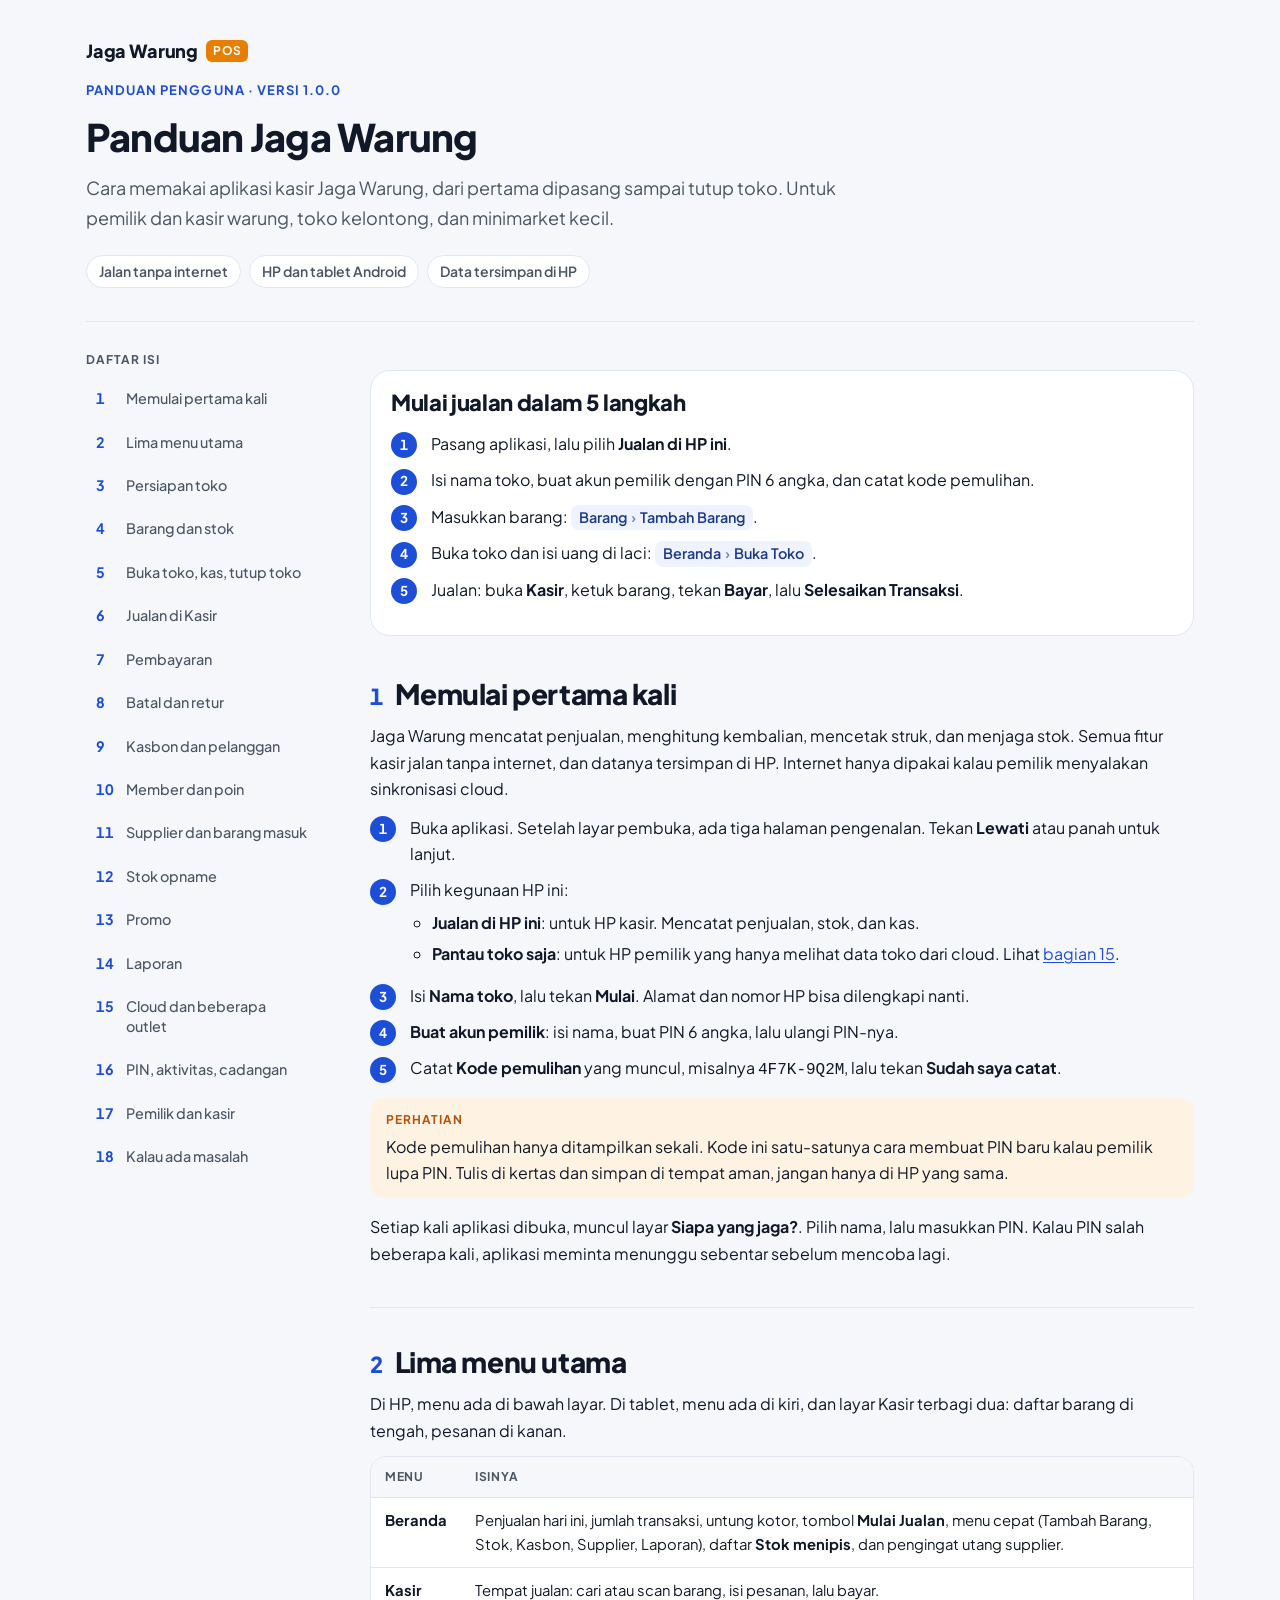
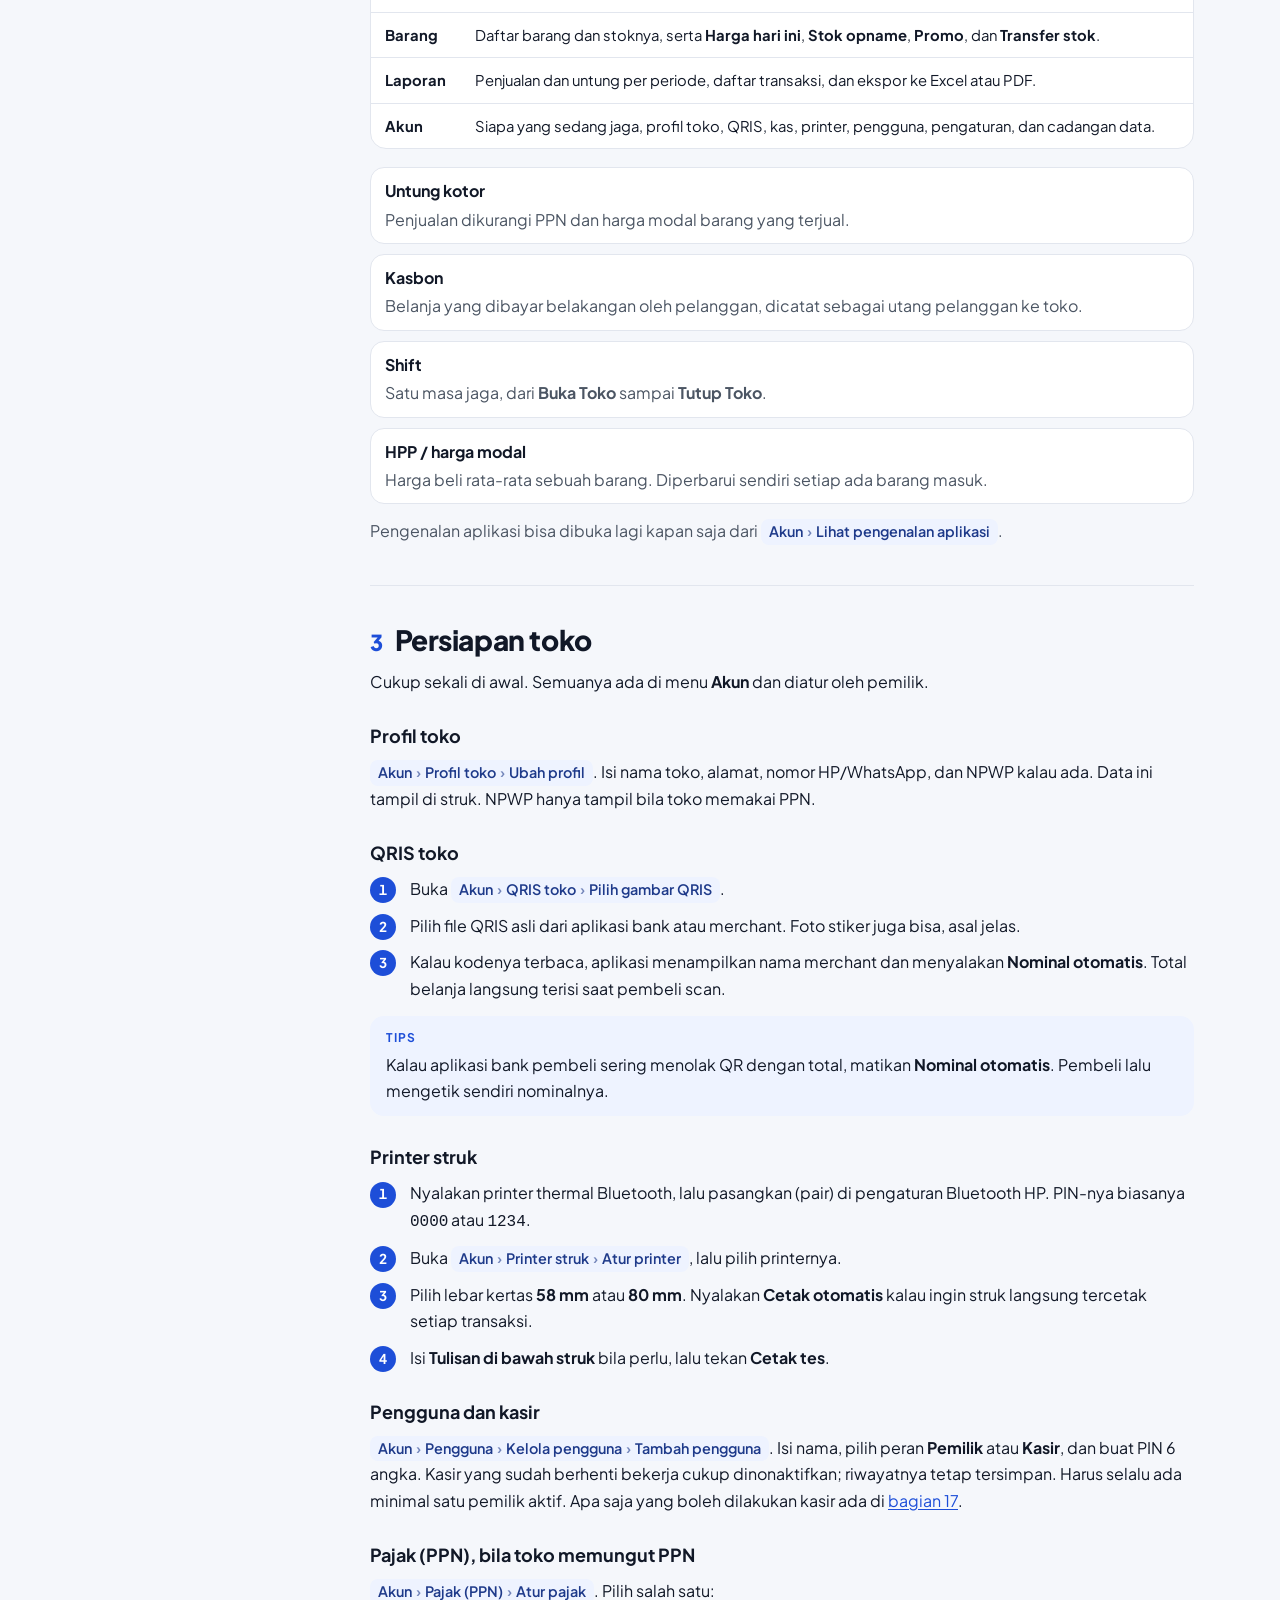
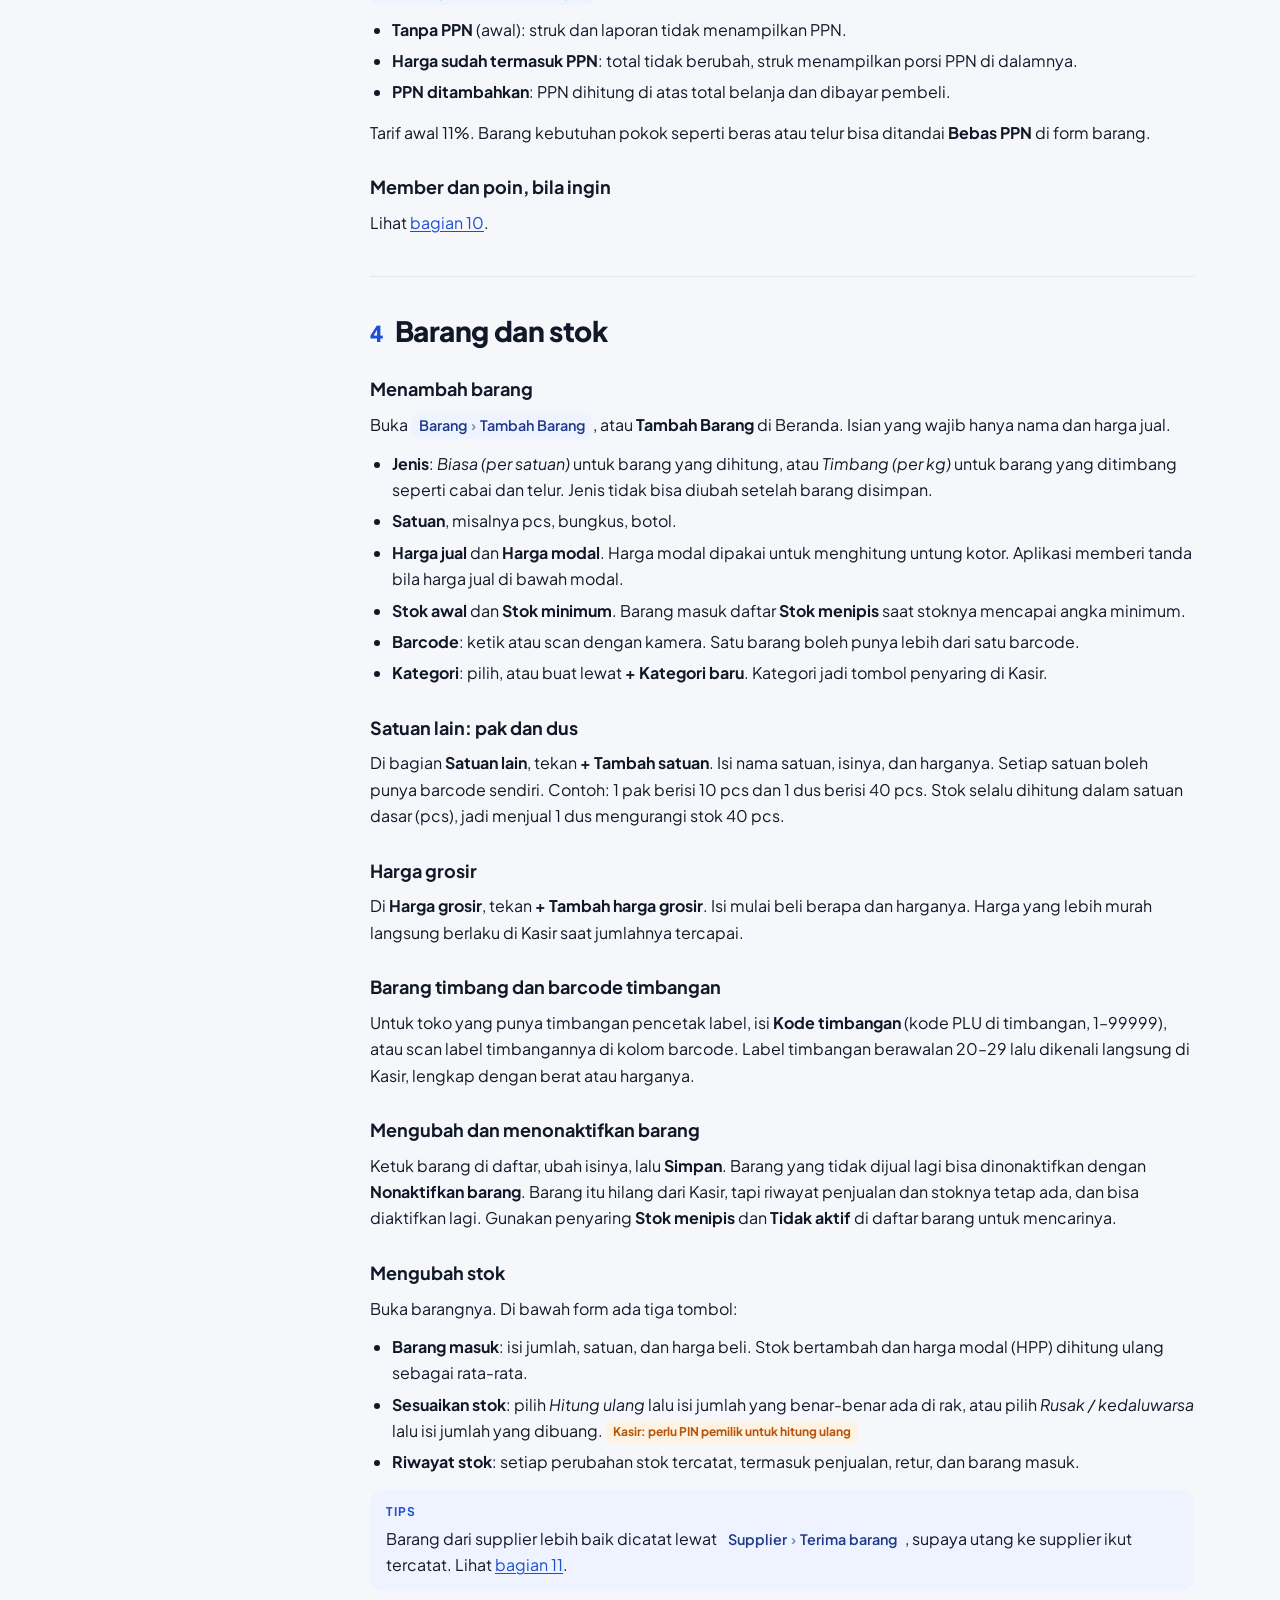
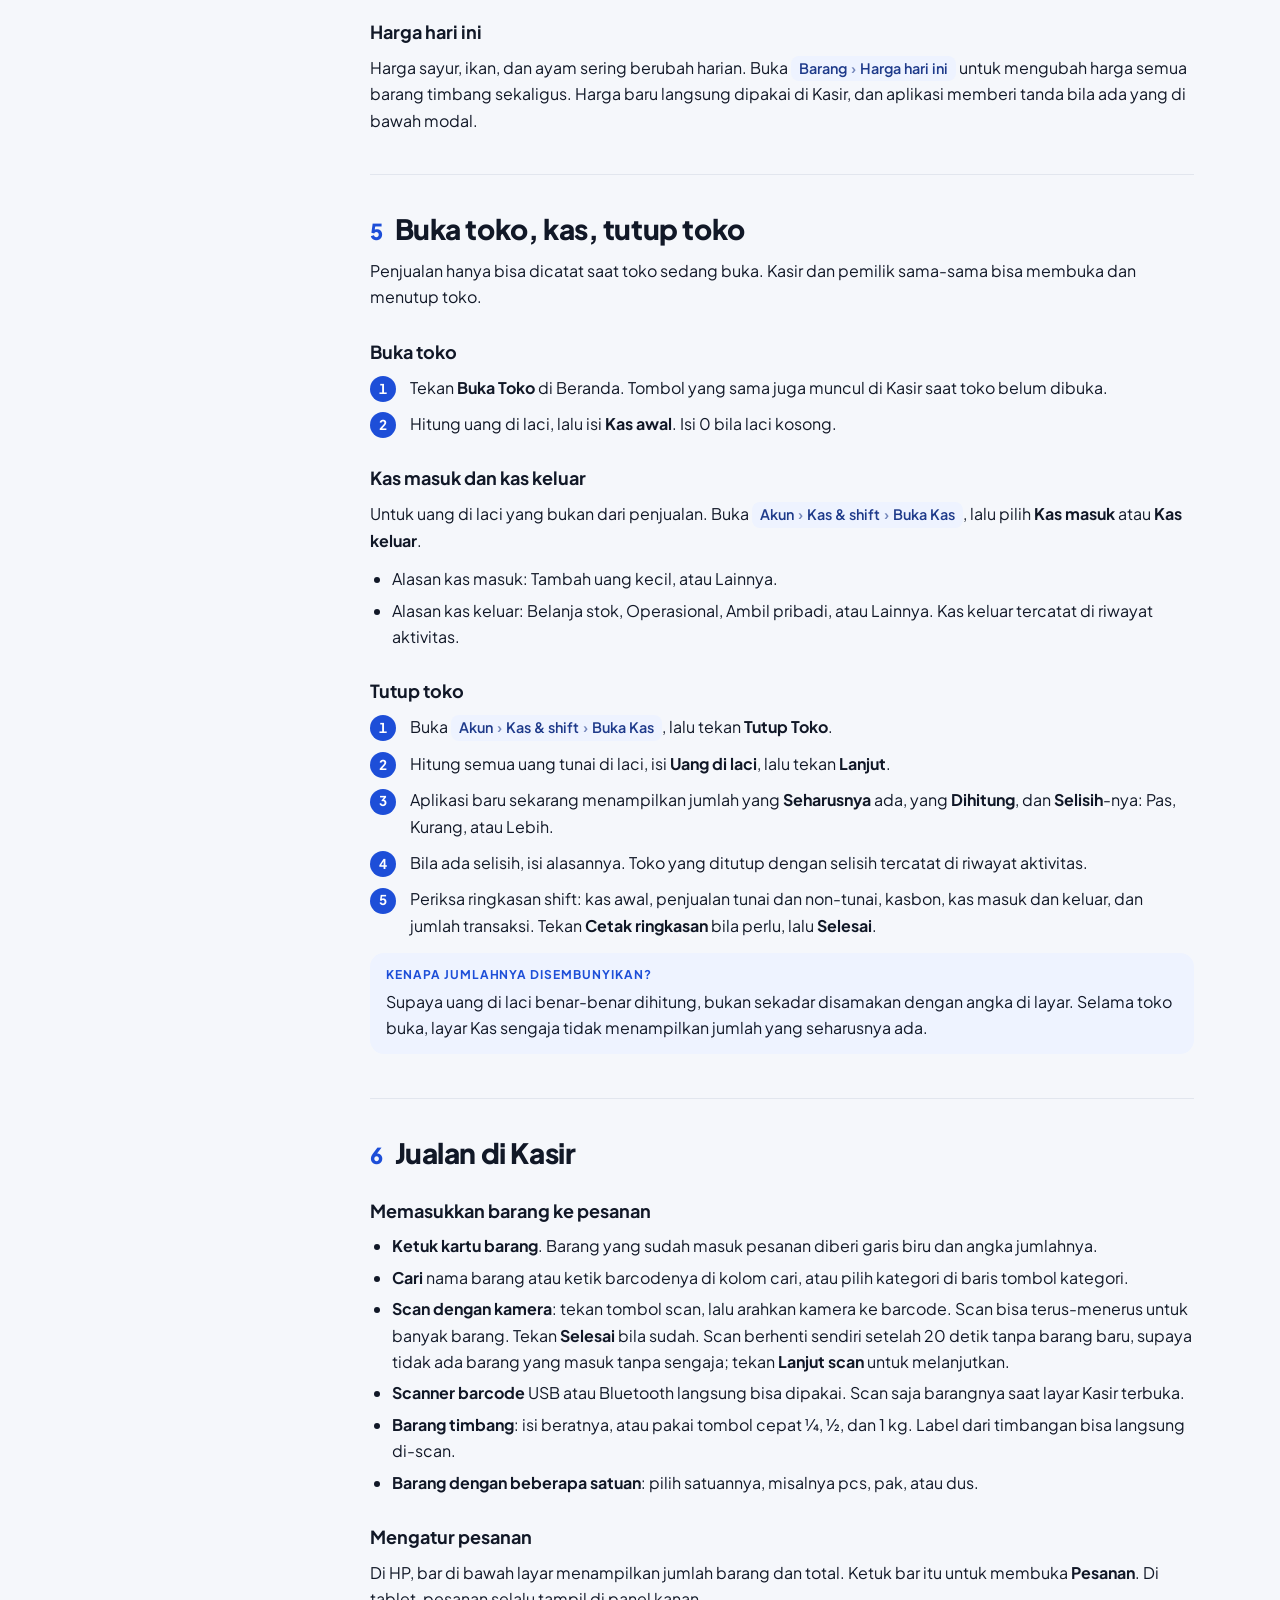
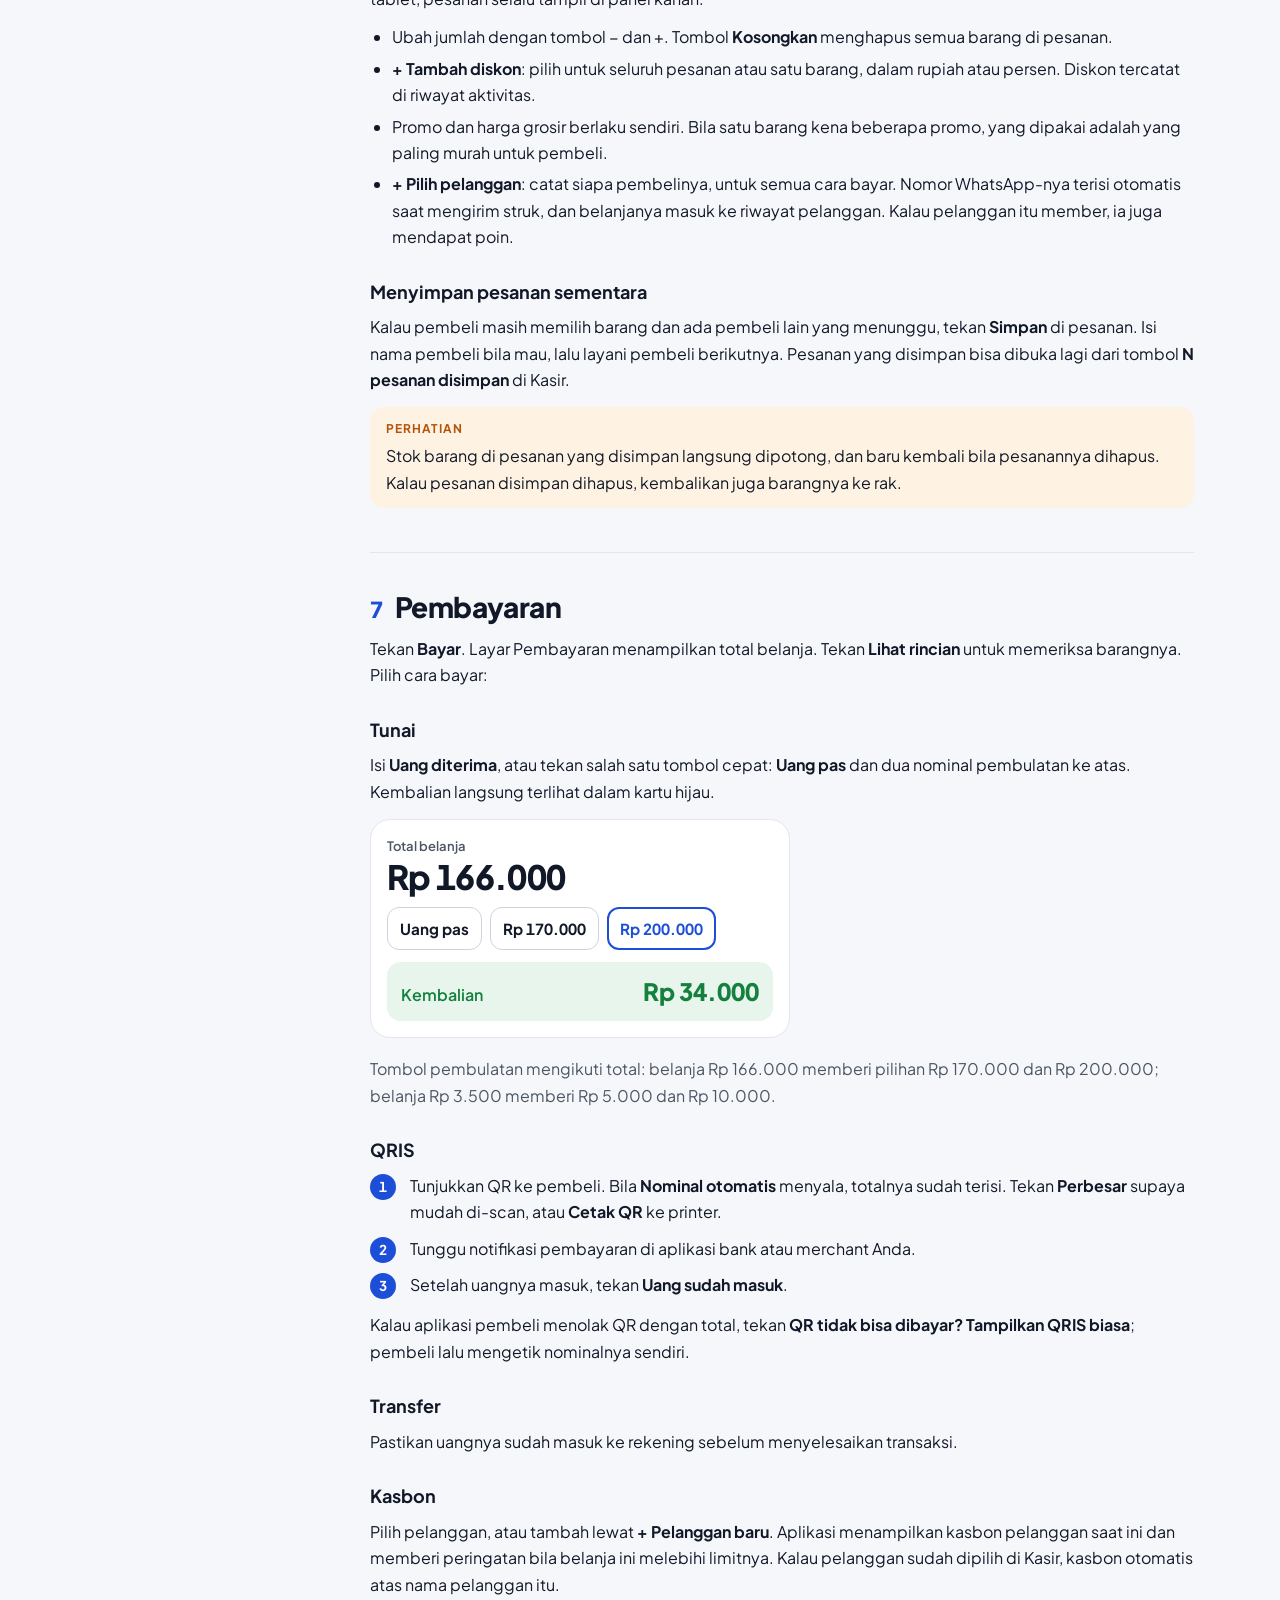
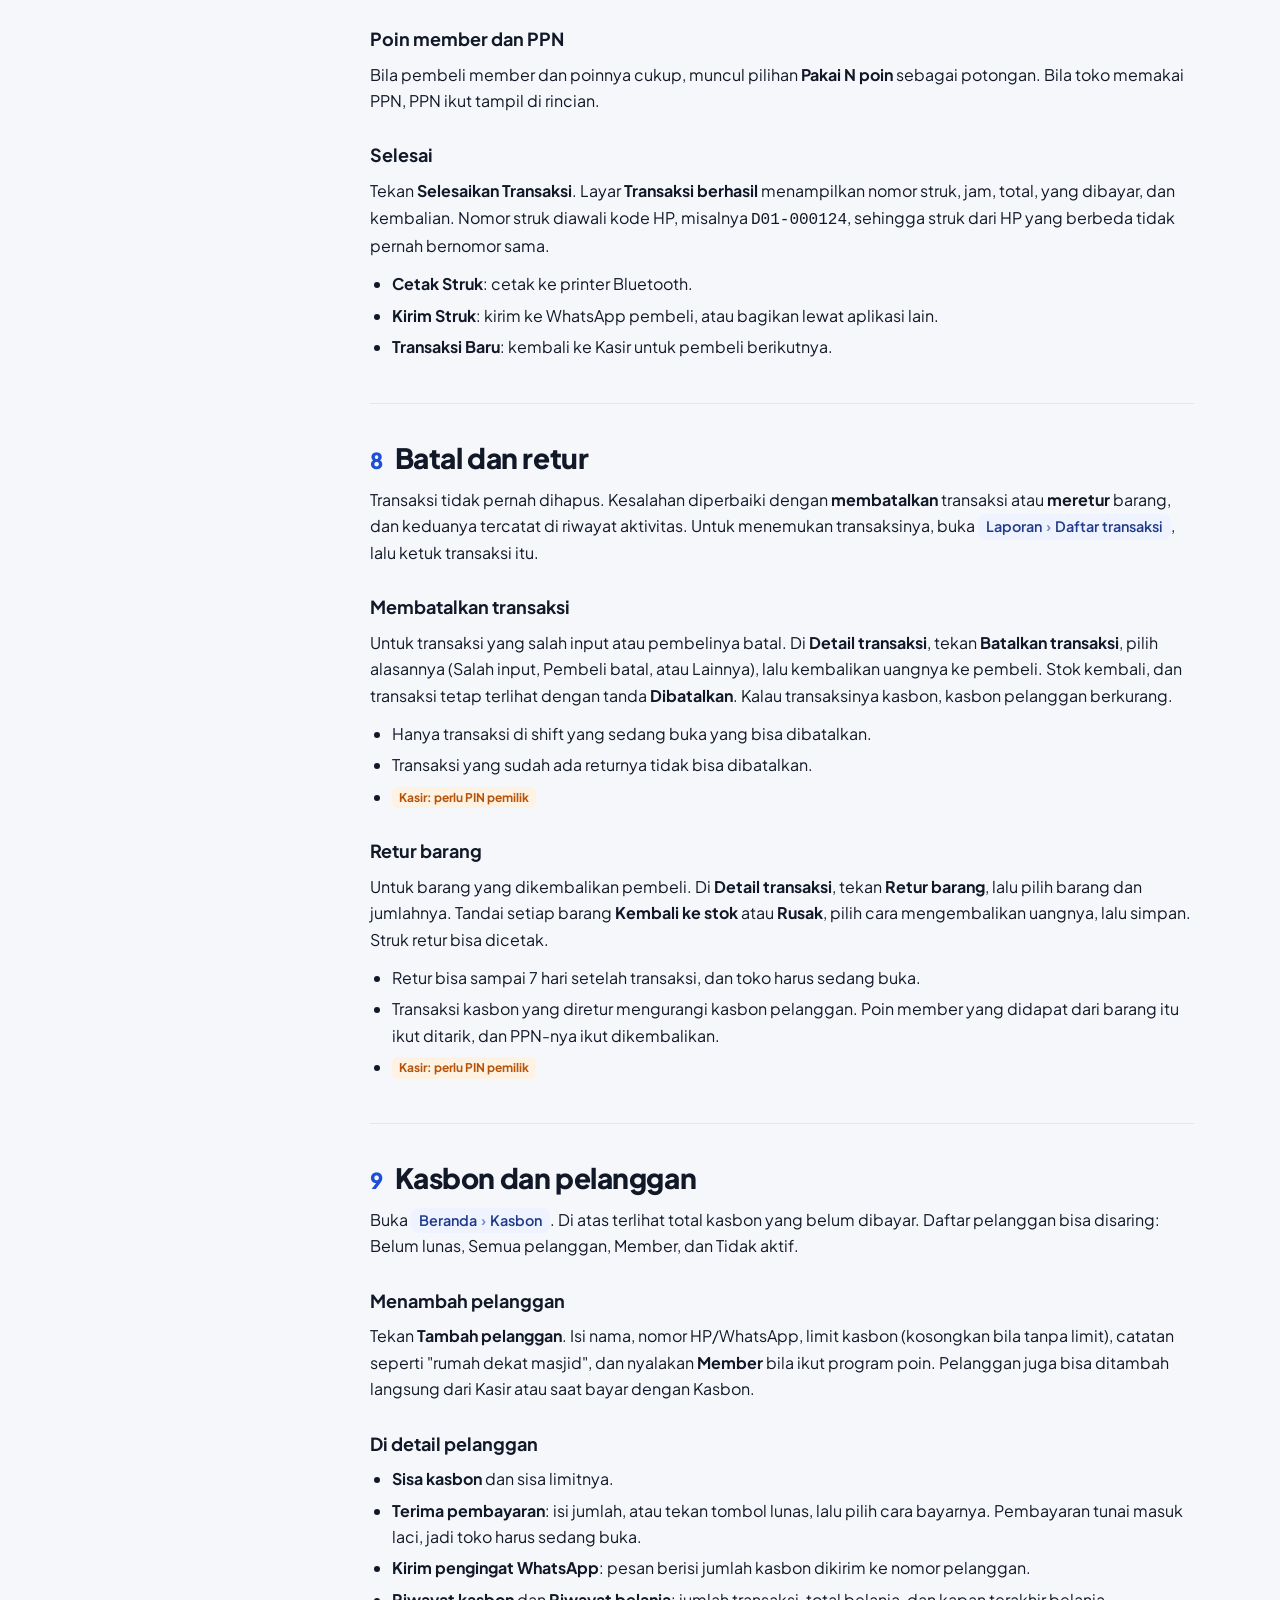
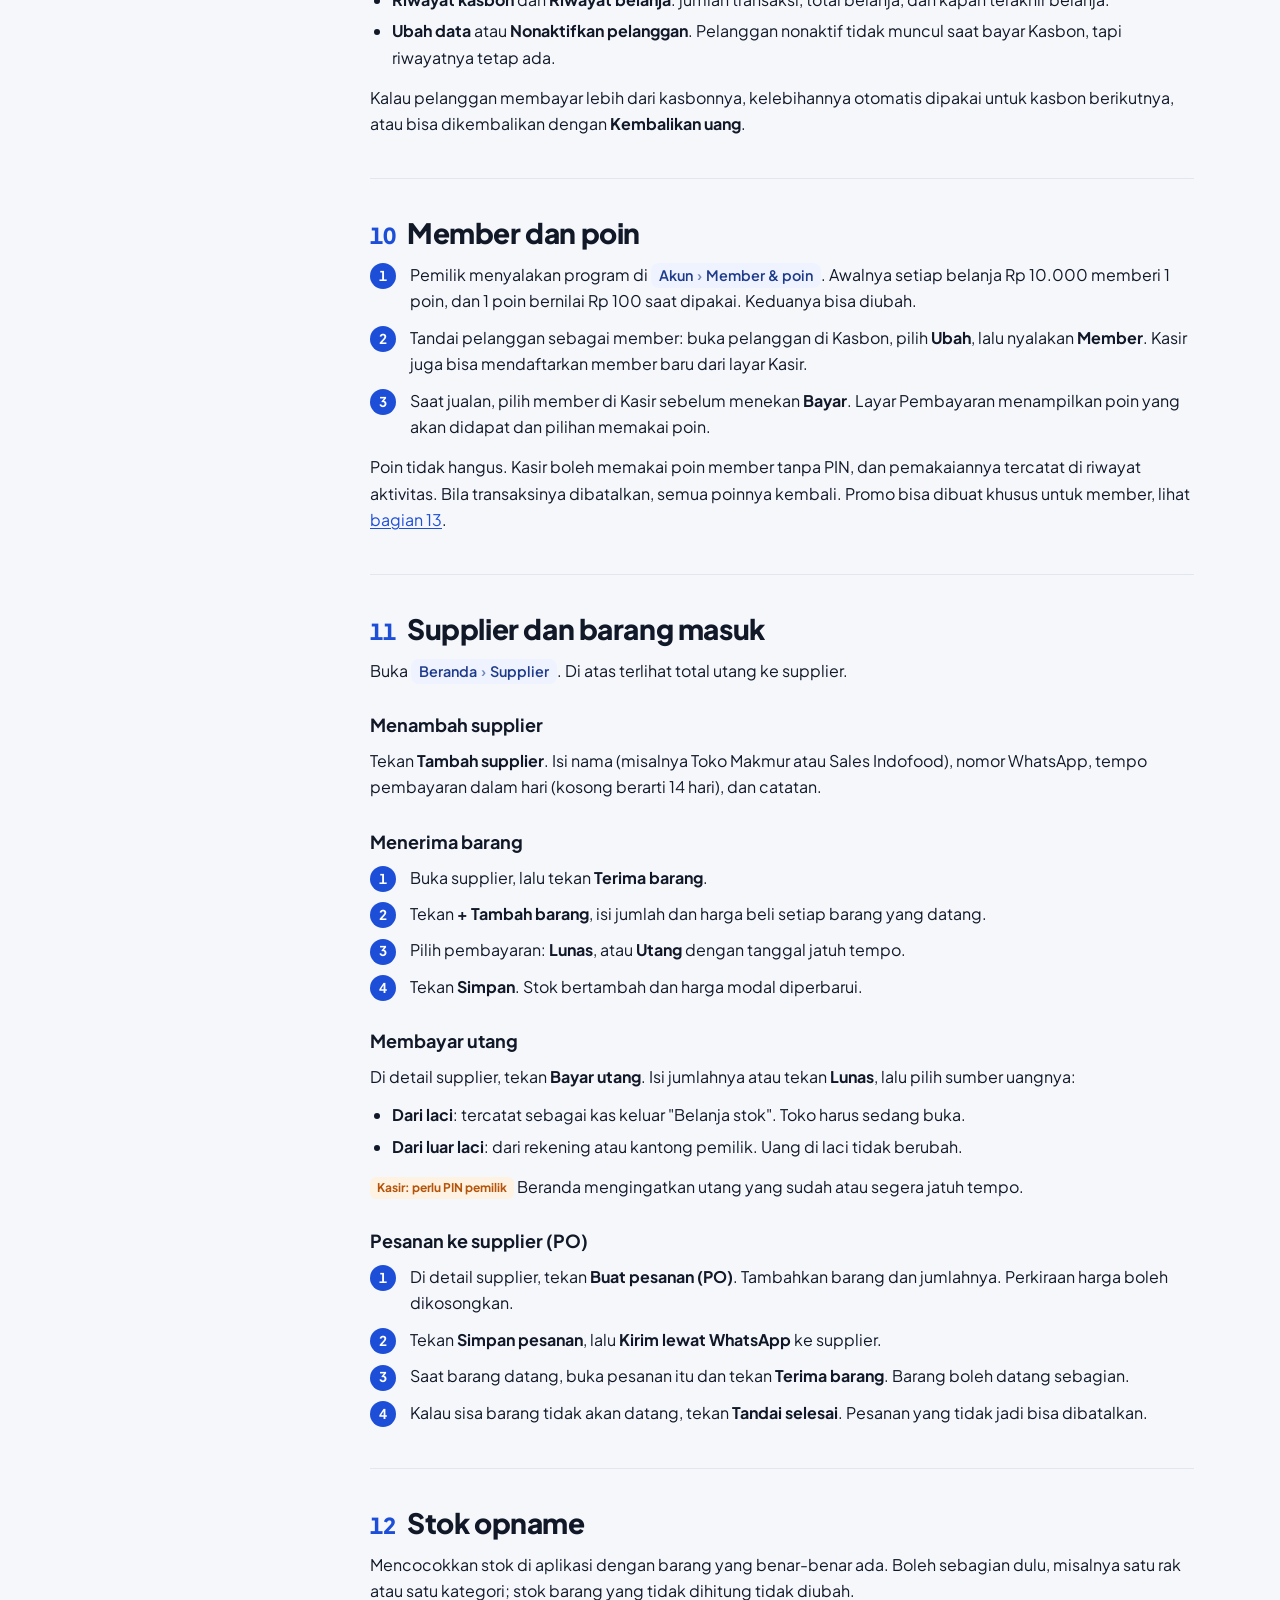
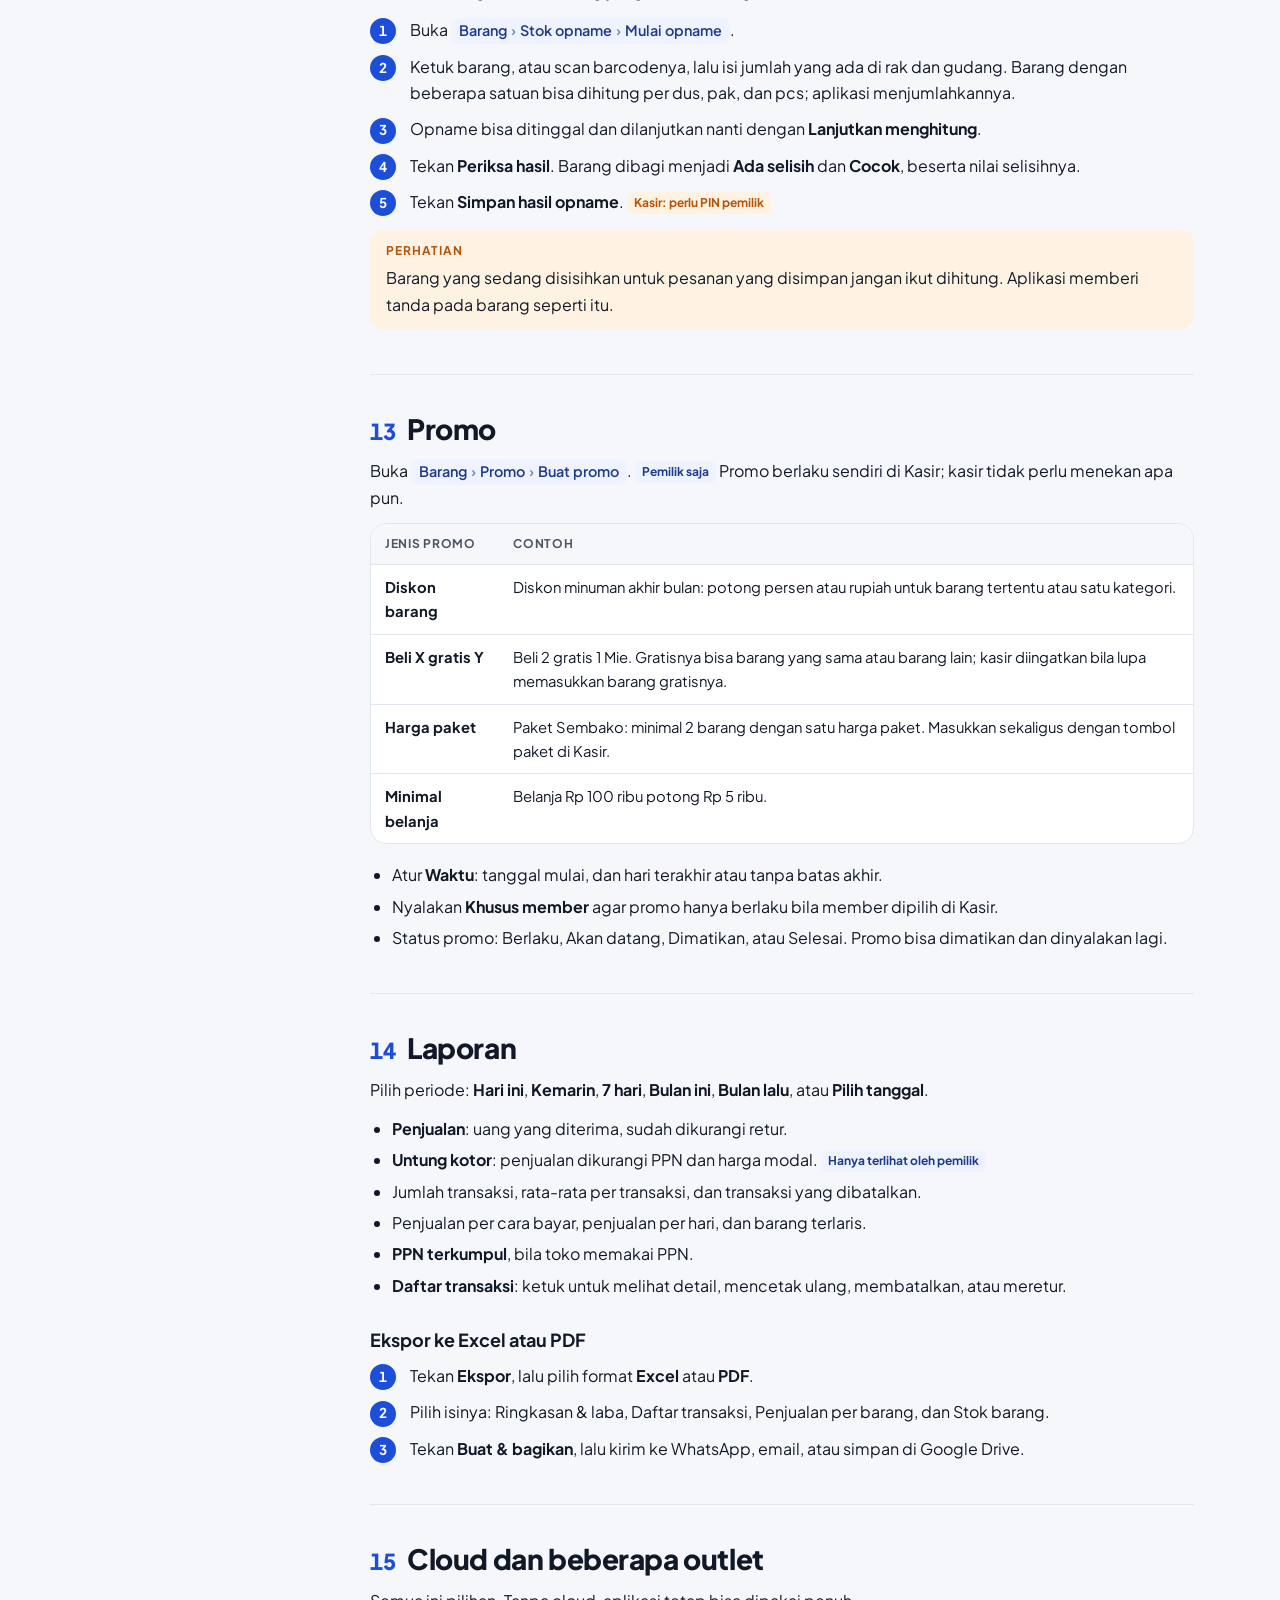
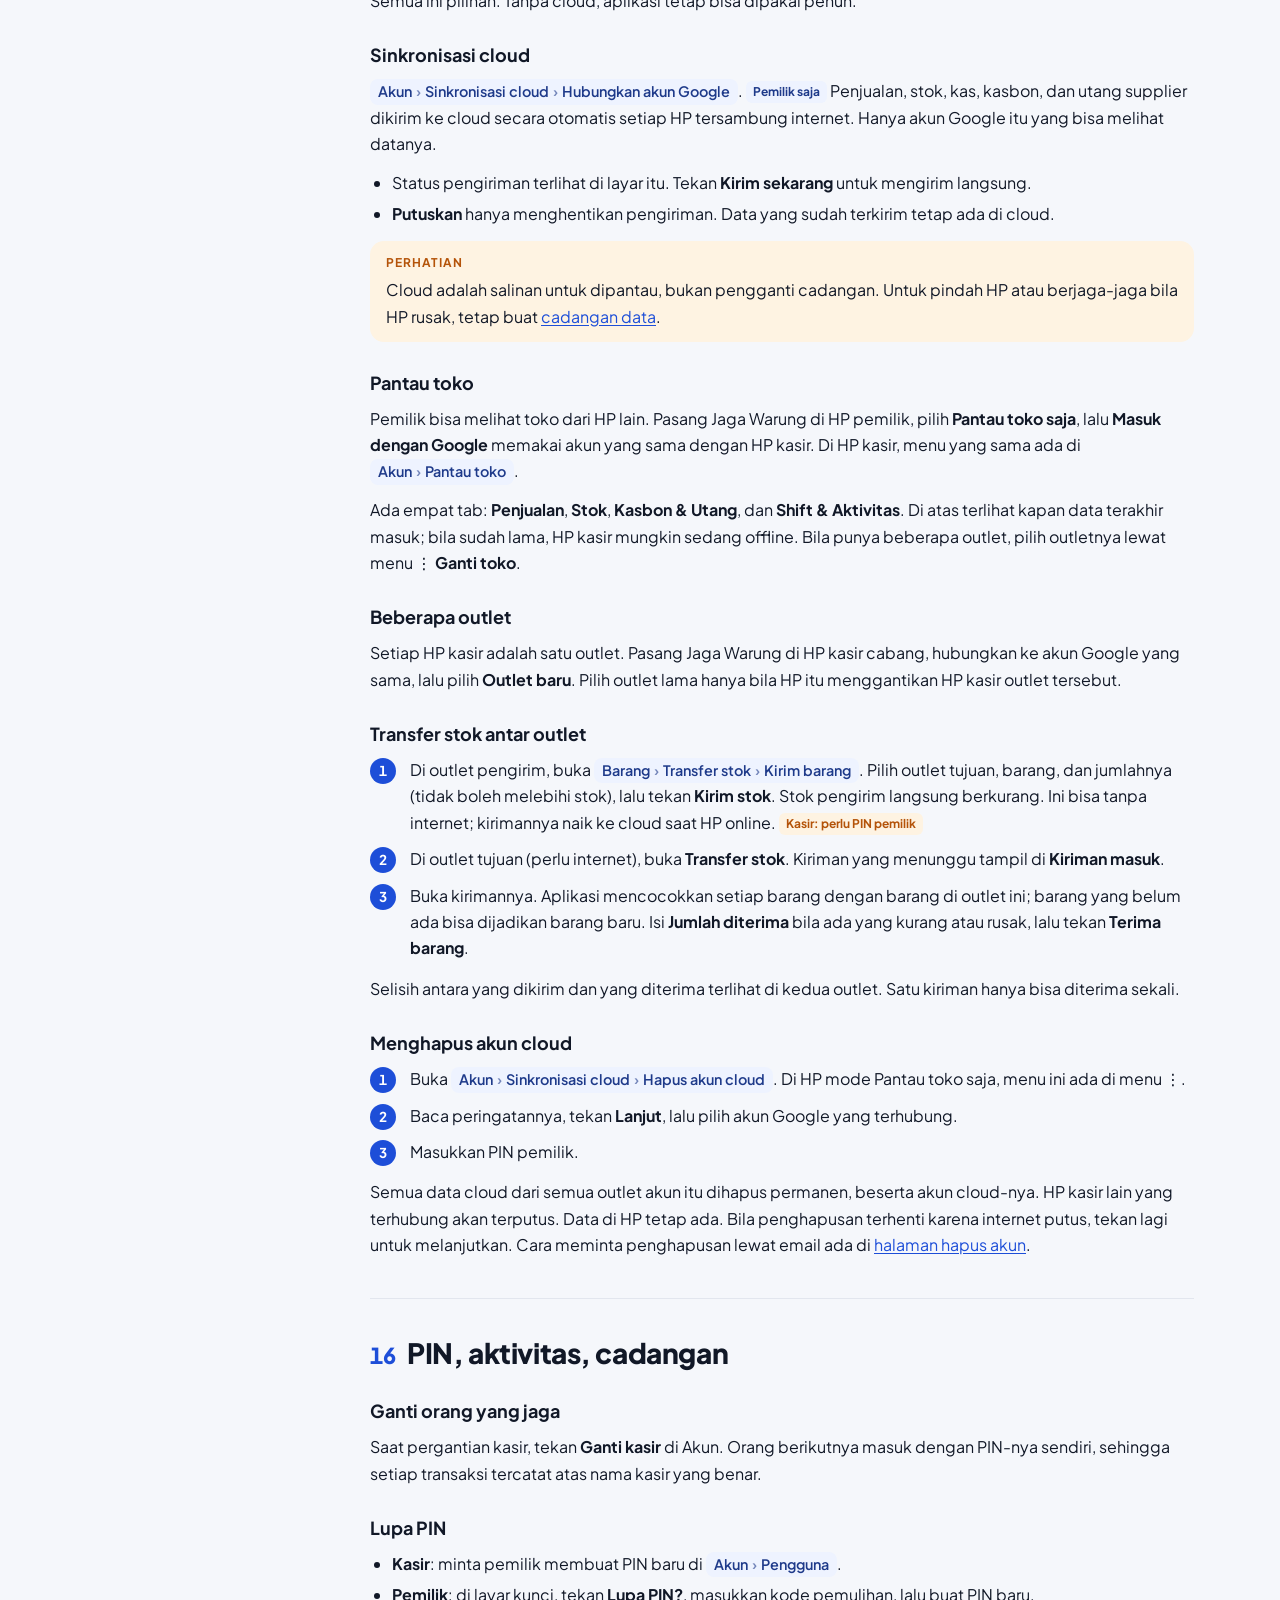
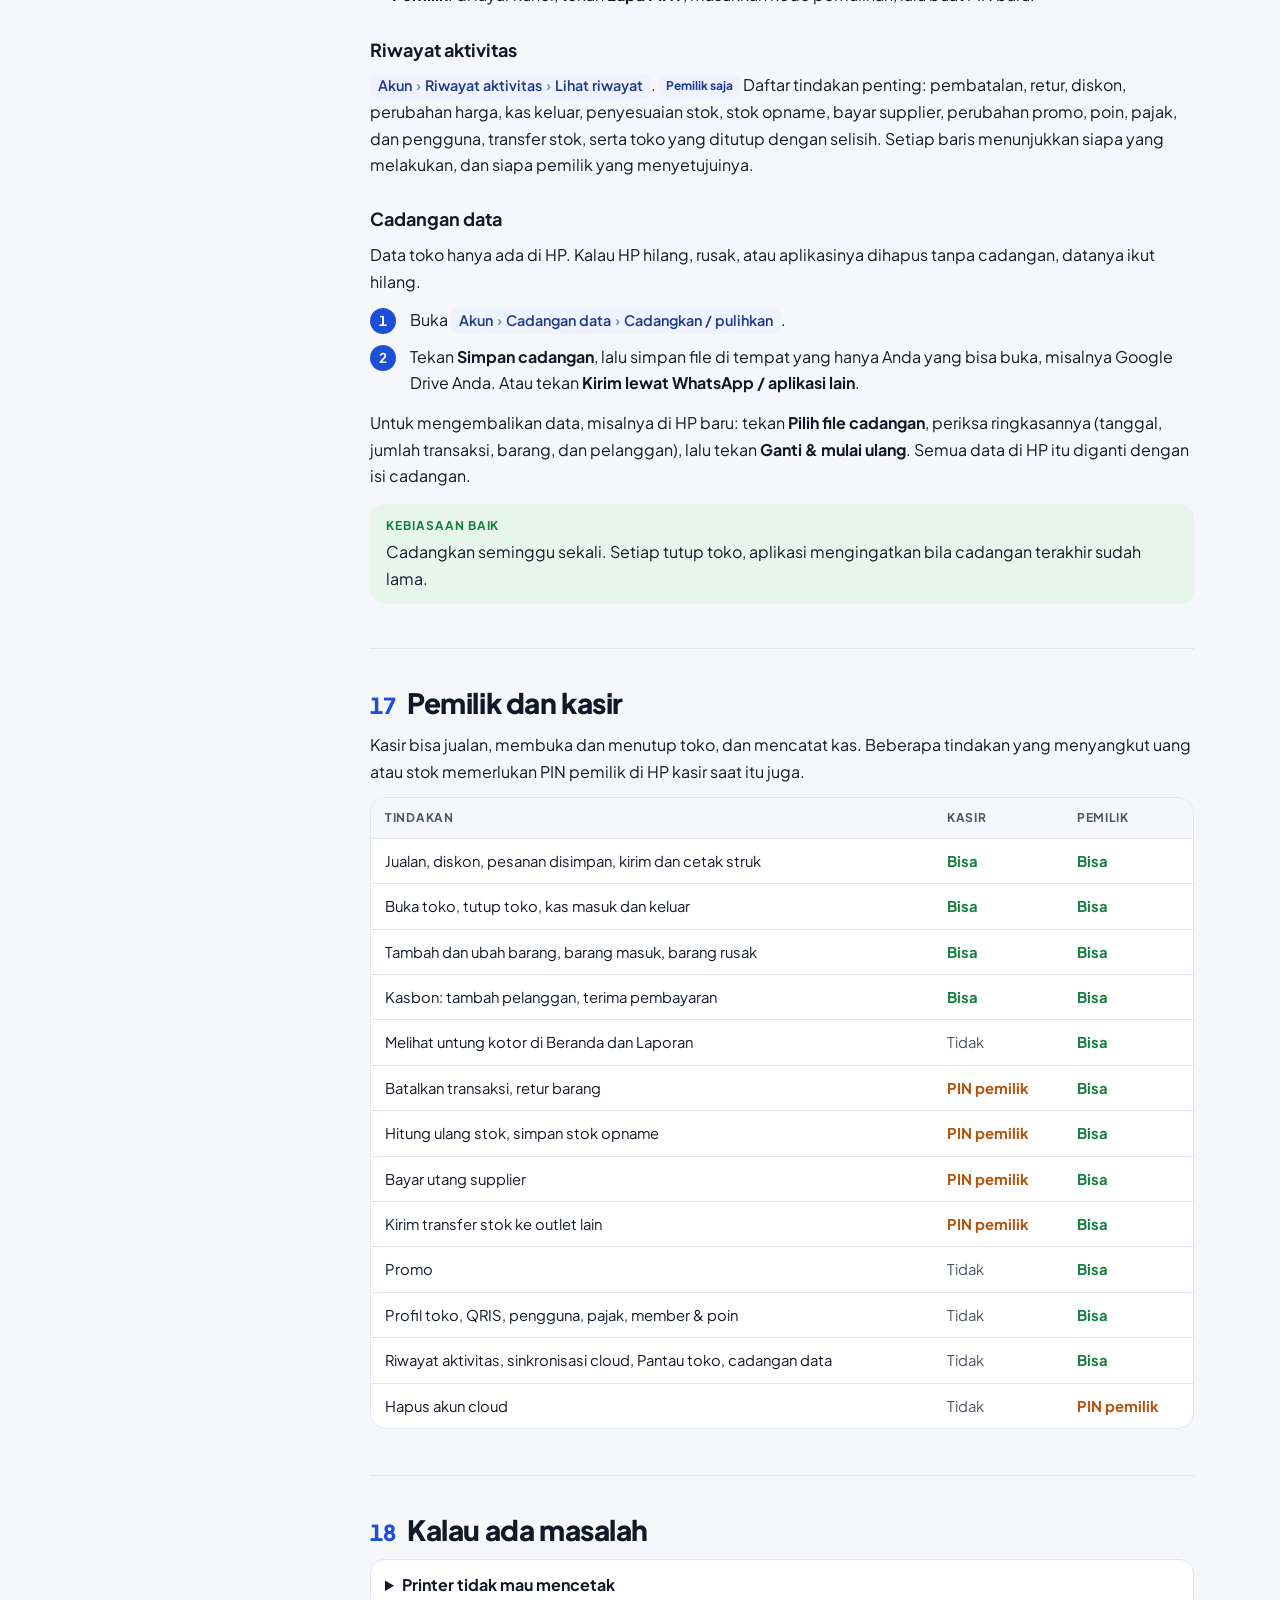
==== panduan.html @ c508b002 "Add the user guide (panduan.html) and link it from the home page Co-Authored-By: Claude Opus 5.5 <no" ====
<!doctype html>
<html lang="id">
<head>
<meta charset="utf-8">
<meta name="viewport" content="width=device-width, initial-scale=1">
<title>Panduan Jaga Warung</title>
<meta name="description" content="Panduan pengguna aplikasi kasir Jaga Warung: semua fitur dan cara memakainya, untuk pemilik dan kasir.">
<link rel="preconnect" href="https://fonts.googleapis.com">
<link rel="preconnect" href="https://fonts.gstatic.com" crossorigin>
<link rel="stylesheet" href="https://fonts.googleapis.com/css2?family=Plus+Jakarta+Sans:wght@400;500;600;700;800&display=swap">
<style>
/* Layout: a manual — sticky contents on the left from tablet width up, one reading column of about 68ch; on phones the contents fold into a disclosure at the top. Colours and type come from the app's own design system (CLAUDE.md §4). */
:root {
  --bg: #f5f7fb;
  --surface: #ffffff;
  --ink: #111827;
  --ink-2: #4b5563;
  --line: #e2e6ee;
  --line-strong: #cdd3df;
  --blue: #1d4ed8;
  --blue-ink: #1e3a8a;
  --blue-soft: #eef3ff;
  --green: #15803d;
  --green-soft: #e8f5ec;
  --amber: #b45309;
  --amber-soft: #fef3e2;
  --red: #b91c1c;
  --orange: #e67e00;
  --font: "Plus Jakarta Sans", system-ui, -apple-system, "Segoe UI", Roboto, sans-serif;
  --step-0: 1rem;
  --step-1: 1.125rem;
  --step-2: 1.375rem;
  --step-3: 1.75rem;
  --step-4: 2.375rem;
}
@media (prefers-color-scheme: dark) {
  :root:not([data-theme="light"]) {
    --bg: #0d1220;
    --surface: #151b2b;
    --ink: #e7ebf3;
    --ink-2: #a5aec0;
    --line: #262f45;
    --line-strong: #36405a;
    --blue: #86a6ff;
    --blue-ink: #c9d6ff;
    --blue-soft: #1a2750;
    --green: #5fc98b;
    --green-soft: #12301f;
    --amber: #f0a65a;
    --amber-soft: #33240f;
    --red: #f07a7a;
    --orange: #ff9a2e;
    color-scheme: dark;
  }
}
:root[data-theme="dark"] {
  --bg: #0d1220;
  --surface: #151b2b;
  --ink: #e7ebf3;
  --ink-2: #a5aec0;
  --line: #262f45;
  --line-strong: #36405a;
  --blue: #86a6ff;
  --blue-ink: #c9d6ff;
  --blue-soft: #1a2750;
  --green: #5fc98b;
  --green-soft: #12301f;
  --amber: #f0a65a;
  --amber-soft: #33240f;
  --red: #f07a7a;
  --orange: #ff9a2e;
  color-scheme: dark;
}

* { box-sizing: border-box; }
html { scroll-behavior: smooth; -webkit-text-size-adjust: 100%; }
@media (prefers-reduced-motion: reduce) { html { scroll-behavior: auto; } }
body {
  margin: 0;
  background: var(--bg);
  color: var(--ink);
  font-family: var(--font);
  font-size: var(--step-0);
  line-height: 1.65;
}
a { color: var(--blue); text-underline-offset: 2px; }
a:focus-visible, summary:focus-visible { outline: 2px solid var(--blue); outline-offset: 2px; border-radius: 4px; }

.wrap {
  max-width: 1140px;
  margin: 0 auto;
  padding-inline: 16px;
  padding-block: 28px 64px;
}

/* Header */
.masthead { display: grid; gap: 14px; padding-block: 8px 28px; border-bottom: 1px solid var(--line); margin-bottom: 28px; }
.brand { display: flex; align-items: center; gap: 8px; font-weight: 800; font-size: var(--step-1); letter-spacing: -0.01em; }
.brand .tag { background: var(--orange); color: #ffffff; font-size: 0.75rem; font-weight: 700; padding: 1px 7px; border-radius: 6px; letter-spacing: 0.04em; }
.eyebrow { font-size: 0.8125rem; font-weight: 700; text-transform: uppercase; letter-spacing: 0.08em; color: var(--blue); margin: 0; }
h1 { font-size: clamp(1.9rem, 4.4vw, var(--step-4)); line-height: 1.15; font-weight: 800; letter-spacing: -0.02em; margin: 0; text-wrap: balance; }
.lead { font-size: var(--step-1); color: var(--ink-2); margin: 0; max-width: 62ch; }
.facts { display: flex; flex-wrap: wrap; gap: 8px; margin: 4px 0 0; padding: 0; list-style: none; }
.facts li { background: var(--surface); border: 1px solid var(--line); border-radius: 999px; padding: 4px 12px; font-size: 0.875rem; font-weight: 600; color: var(--ink-2); }

/* Two columns */
.layout { display: grid; gap: 32px; }
@media (min-width: 900px) {
  .layout { grid-template-columns: 236px minmax(0, 1fr); gap: 48px; }
}
.toc-side { display: none; }
@media (min-width: 900px) {
  .toc-side { display: block; position: sticky; top: calc(env(safe-area-inset-top, 0px) + 20px); align-self: start; max-height: calc(100vh - 40px); overflow-y: auto; padding-right: 4px; }
  .toc-mobile { display: none; }
}
.toc-title { font-size: 0.75rem; font-weight: 700; text-transform: uppercase; letter-spacing: 0.08em; color: var(--ink-2); margin: 0 0 8px; }
.toc ol { list-style: none; margin: 0; padding: 0; display: grid; gap: 2px; }
.toc a { display: flex; gap: 10px; padding: 6px 10px; border-radius: 10px; text-decoration: none; color: var(--ink-2); font-size: 0.9rem; font-weight: 500; line-height: 1.35; }
.toc a:hover { background: var(--surface); color: var(--ink); }
.toc a .n { color: var(--blue); font-weight: 700; font-variant-numeric: tabular-nums; min-width: 1.4em; }
.toc-mobile { background: var(--surface); border: 1px solid var(--line); border-radius: 16px; padding: 4px 8px; }
.toc-mobile summary { cursor: pointer; padding: 10px 8px; font-weight: 700; min-height: 44px; display: flex; align-items: center; }
.toc-mobile .toc { padding: 0 0 8px; }

/* Article */
article { min-width: 0; max-width: 70ch; }
section { scroll-margin-top: 20px; padding-block: 8px 28px; border-bottom: 1px solid var(--line); margin-bottom: 28px; }
section:last-of-type { border-bottom: 0; }
h2 { font-size: var(--step-3); line-height: 1.25; font-weight: 800; letter-spacing: -0.015em; margin: 0 0 12px; text-wrap: balance; display: flex; gap: 12px; align-items: baseline; }
h2 .n { color: var(--blue); font-variant-numeric: tabular-nums; font-size: var(--step-2); }
h3 { font-size: var(--step-1); font-weight: 700; margin: 26px 0 8px; text-wrap: balance; }
p { margin: 0 0 12px; }
ul, ol { margin: 0 0 14px; padding-left: 22px; }
li { margin: 5px 0; }
li > ul { margin: 6px 0 4px; }
strong { font-weight: 700; }
.muted { color: var(--ink-2); }

/* Menu path, as the app labels it */
.path { display: inline-flex; flex-wrap: wrap; align-items: center; gap: 2px 4px; background: var(--blue-soft); color: var(--blue-ink); font-weight: 600; font-size: 0.9em; border-radius: 8px; padding: 1px 8px; white-space: normal; }
.path i { font-style: normal; opacity: 0.6; }

/* Numbered steps: real sequences only */
ol.steps { list-style: none; padding: 0; counter-reset: s; display: grid; gap: 10px; }
ol.steps > li { counter-increment: s; position: relative; padding-left: 40px; margin: 0; }
ol.steps > li::before { content: counter(s); position: absolute; left: 0; top: 0.1em; width: 26px; height: 26px; border-radius: 50%; background: var(--blue); color: var(--surface); font-weight: 700; font-size: 0.85rem; display: grid; place-items: center; font-variant-numeric: tabular-nums; }

/* Callouts */
.callout { border-radius: 14px; padding: 12px 16px; margin: 14px 0 16px; }
.callout p:last-child, .callout ul:last-child { margin-bottom: 0; }
.callout .label { display: block; font-size: 0.75rem; font-weight: 700; text-transform: uppercase; letter-spacing: 0.08em; margin-bottom: 4px; }
.tip { background: var(--blue-soft); }
.tip .label { color: var(--blue); }
.warn { background: var(--amber-soft); }
.warn .label { color: var(--amber); }
.good { background: var(--green-soft); }
.good .label { color: var(--green); }

/* Role badges */
.badge { display: inline-block; font-size: 0.75rem; font-weight: 700; border-radius: 6px; padding: 1px 7px; vertical-align: 1px; white-space: nowrap; }
.badge.owner { background: var(--blue-soft); color: var(--blue-ink); }
.badge.pin { background: var(--amber-soft); color: var(--amber); }

/* Quick start */
.quick { background: var(--surface); border: 1px solid var(--line); border-radius: 20px; padding: 18px 20px; margin-bottom: 32px; }
.quick h2 { font-size: var(--step-2); margin-bottom: 14px; }

/* Payment example from the app's own rule */
.pay { background: var(--surface); border: 1px solid var(--line); border-radius: 20px; padding: 16px; margin: 14px 0 18px; display: grid; gap: 12px; max-width: 420px; }
.pay .lbl { font-size: 0.8125rem; color: var(--ink-2); font-weight: 600; }
.pay .total { font-size: 2.1rem; font-weight: 800; letter-spacing: -0.02em; font-variant-numeric: tabular-nums; line-height: 1.1; }
.pay .chips { display: flex; flex-wrap: wrap; gap: 8px; }
.pay .chips span { border: 1px solid var(--line-strong); border-radius: 12px; padding: 8px 12px; font-weight: 700; font-variant-numeric: tabular-nums; font-size: 0.95rem; }
.pay .chips span.on { border: 2px solid var(--blue); color: var(--blue); padding: 7px 11px; }
.pay .change { background: var(--green-soft); border-radius: 14px; padding: 10px 14px; display: flex; justify-content: space-between; align-items: baseline; gap: 12px; flex-wrap: wrap; }
.pay .change b { color: var(--green); font-size: 1.5rem; font-weight: 800; font-variant-numeric: tabular-nums; }
.pay .change span { color: var(--green); font-weight: 600; }

/* Tables */
.table-wrap { overflow-x: auto; margin: 12px 0 18px; border: 1px solid var(--line); border-radius: 16px; background: var(--surface); }
table { border-collapse: collapse; width: 100%; min-width: 520px; font-size: 0.925rem; }
th, td { text-align: left; padding: 10px 14px; border-bottom: 1px solid var(--line); vertical-align: top; }
tr:last-child td { border-bottom: 0; }
th { font-size: 0.75rem; text-transform: uppercase; letter-spacing: 0.06em; color: var(--ink-2); font-weight: 700; background: var(--bg); }
td.yes { color: var(--green); font-weight: 700; white-space: nowrap; }
td.no { color: var(--ink-2); white-space: nowrap; }
td.pin { color: var(--amber); font-weight: 700; white-space: nowrap; }

dl.terms { display: grid; gap: 10px; margin: 0 0 14px; }
dl.terms div { background: var(--surface); border: 1px solid var(--line); border-radius: 14px; padding: 10px 14px; }
dl.terms dt { font-weight: 700; }
dl.terms dd { margin: 2px 0 0; color: var(--ink-2); }

details.faq { border: 1px solid var(--line); background: var(--surface); border-radius: 14px; padding: 0 14px; margin: 0 0 10px; }
details.faq summary { cursor: pointer; font-weight: 700; padding: 12px 0; min-height: 44px; }
details.faq[open] summary { border-bottom: 1px solid var(--line); margin-bottom: 10px; }
details.faq > :last-child { margin-bottom: 12px; }

footer { margin-top: 12px; color: var(--ink-2); font-size: 0.9rem; display: grid; gap: 6px; }
.copy { display: inline-flex; gap: 8px; align-items: center; flex-wrap: wrap; }
.copy code { font-family: var(--font); font-weight: 700; color: var(--ink); background: var(--surface); border: 1px solid var(--line); border-radius: 8px; padding: 2px 8px; user-select: all; }
.copy button { font: inherit; font-size: 0.85rem; font-weight: 700; color: var(--blue); background: var(--blue-soft); border: 0; border-radius: 8px; padding: 4px 10px; cursor: pointer; min-height: 32px; }
</style>
</head>
<body>

<div class="wrap">
  <header class="masthead">
    <a class="brand" href="./" style="color: inherit; text-decoration: none">Jaga Warung <span class="tag">POS</span></a>
    <p class="eyebrow">Panduan pengguna · versi 1.0.0</p>
    <h1>Panduan Jaga Warung</h1>
    <p class="lead">Cara memakai aplikasi kasir Jaga Warung, dari pertama dipasang sampai tutup toko. Untuk pemilik dan kasir warung, toko kelontong, dan minimarket kecil.</p>
    <ul class="facts">
      <li>Jalan tanpa internet</li>
      <li>HP dan tablet Android</li>
      <li>Data tersimpan di HP</li>
    </ul>
  </header>

  <div class="layout">
    <nav class="toc-side toc" aria-label="Daftar isi">
      <p class="toc-title">Daftar isi</p>
      <ol>
        <li><a href="#mulai"><span class="n">1</span>Memulai pertama kali</a></li>
        <li><a href="#layar"><span class="n">2</span>Lima menu utama</a></li>
        <li><a href="#persiapan"><span class="n">3</span>Persiapan toko</a></li>
        <li><a href="#barang"><span class="n">4</span>Barang dan stok</a></li>
        <li><a href="#kas"><span class="n">5</span>Buka toko, kas, tutup toko</a></li>
        <li><a href="#kasir"><span class="n">6</span>Jualan di Kasir</a></li>
        <li><a href="#bayar"><span class="n">7</span>Pembayaran</a></li>
        <li><a href="#batal"><span class="n">8</span>Batal dan retur</a></li>
        <li><a href="#kasbon"><span class="n">9</span>Kasbon dan pelanggan</a></li>
        <li><a href="#member"><span class="n">10</span>Member dan poin</a></li>
        <li><a href="#supplier"><span class="n">11</span>Supplier dan barang masuk</a></li>
        <li><a href="#opname"><span class="n">12</span>Stok opname</a></li>
        <li><a href="#promo"><span class="n">13</span>Promo</a></li>
        <li><a href="#laporan"><span class="n">14</span>Laporan</a></li>
        <li><a href="#cloud"><span class="n">15</span>Cloud dan beberapa outlet</a></li>
        <li><a href="#keamanan"><span class="n">16</span>PIN, aktivitas, cadangan</a></li>
        <li><a href="#peran"><span class="n">17</span>Pemilik dan kasir</a></li>
        <li><a href="#masalah"><span class="n">18</span>Kalau ada masalah</a></li>
      </ol>
    </nav>

    <article>
      <details class="toc-mobile toc">
        <summary>Daftar isi</summary>
        <ol>
          <li><a href="#mulai"><span class="n">1</span>Memulai pertama kali</a></li>
          <li><a href="#layar"><span class="n">2</span>Lima menu utama</a></li>
          <li><a href="#persiapan"><span class="n">3</span>Persiapan toko</a></li>
          <li><a href="#barang"><span class="n">4</span>Barang dan stok</a></li>
          <li><a href="#kas"><span class="n">5</span>Buka toko, kas, tutup toko</a></li>
          <li><a href="#kasir"><span class="n">6</span>Jualan di Kasir</a></li>
          <li><a href="#bayar"><span class="n">7</span>Pembayaran</a></li>
          <li><a href="#batal"><span class="n">8</span>Batal dan retur</a></li>
          <li><a href="#kasbon"><span class="n">9</span>Kasbon dan pelanggan</a></li>
          <li><a href="#member"><span class="n">10</span>Member dan poin</a></li>
          <li><a href="#supplier"><span class="n">11</span>Supplier dan barang masuk</a></li>
          <li><a href="#opname"><span class="n">12</span>Stok opname</a></li>
          <li><a href="#promo"><span class="n">13</span>Promo</a></li>
          <li><a href="#laporan"><span class="n">14</span>Laporan</a></li>
          <li><a href="#cloud"><span class="n">15</span>Cloud dan beberapa outlet</a></li>
          <li><a href="#keamanan"><span class="n">16</span>PIN, aktivitas, cadangan</a></li>
          <li><a href="#peran"><span class="n">17</span>Pemilik dan kasir</a></li>
          <li><a href="#masalah"><span class="n">18</span>Kalau ada masalah</a></li>
        </ol>
      </details>

      <div class="quick" style="margin-top: 20px">
        <h2>Mulai jualan dalam 5 langkah</h2>
        <ol class="steps">
          <li>Pasang aplikasi, lalu pilih <strong>Jualan di HP ini</strong>.</li>
          <li>Isi nama toko, buat akun pemilik dengan PIN 6 angka, dan catat kode pemulihan.</li>
          <li>Masukkan barang: <span class="path">Barang <i>›</i> Tambah Barang</span>.</li>
          <li>Buka toko dan isi uang di laci: <span class="path">Beranda <i>›</i> Buka Toko</span>.</li>
          <li>Jualan: buka <strong>Kasir</strong>, ketuk barang, tekan <strong>Bayar</strong>, lalu <strong>Selesaikan Transaksi</strong>.</li>
        </ol>
      </div>

      <section id="mulai">
        <h2><span class="n">1</span>Memulai pertama kali</h2>
        <p>Jaga Warung mencatat penjualan, menghitung kembalian, mencetak struk, dan menjaga stok. Semua fitur kasir jalan tanpa internet, dan datanya tersimpan di HP. Internet hanya dipakai kalau pemilik menyalakan sinkronisasi cloud.</p>
        <ol class="steps">
          <li>Buka aplikasi. Setelah layar pembuka, ada tiga halaman pengenalan. Tekan <strong>Lewati</strong> atau panah untuk lanjut.</li>
          <li>Pilih kegunaan HP ini:
            <ul>
              <li><strong>Jualan di HP ini</strong>: untuk HP kasir. Mencatat penjualan, stok, dan kas.</li>
              <li><strong>Pantau toko saja</strong>: untuk HP pemilik yang hanya melihat data toko dari cloud. Lihat <a href="#cloud">bagian 15</a>.</li>
            </ul>
          </li>
          <li>Isi <strong>Nama toko</strong>, lalu tekan <strong>Mulai</strong>. Alamat dan nomor HP bisa dilengkapi nanti.</li>
          <li><strong>Buat akun pemilik</strong>: isi nama, buat PIN 6 angka, lalu ulangi PIN-nya.</li>
          <li>Catat <strong>Kode pemulihan</strong> yang muncul, misalnya <code>4F7K-9Q2M</code>, lalu tekan <strong>Sudah saya catat</strong>.</li>
        </ol>
        <div class="callout warn">
          <span class="label">Perhatian</span>
          <p>Kode pemulihan hanya ditampilkan sekali. Kode ini satu-satunya cara membuat PIN baru kalau pemilik lupa PIN. Tulis di kertas dan simpan di tempat aman, jangan hanya di HP yang sama.</p>
        </div>
        <p>Setiap kali aplikasi dibuka, muncul layar <strong>Siapa yang jaga?</strong>. Pilih nama, lalu masukkan PIN. Kalau PIN salah beberapa kali, aplikasi meminta menunggu sebentar sebelum mencoba lagi.</p>
      </section>

      <section id="layar">
        <h2><span class="n">2</span>Lima menu utama</h2>
        <p>Di HP, menu ada di bawah layar. Di tablet, menu ada di kiri, dan layar Kasir terbagi dua: daftar barang di tengah, pesanan di kanan.</p>
        <div class="table-wrap">
          <table>
            <thead><tr><th>Menu</th><th>Isinya</th></tr></thead>
            <tbody>
              <tr><td><strong>Beranda</strong></td><td>Penjualan hari ini, jumlah transaksi, untung kotor, tombol <strong>Mulai Jualan</strong>, menu cepat (Tambah Barang, Stok, Kasbon, Supplier, Laporan), daftar <strong>Stok menipis</strong>, dan pengingat utang supplier.</td></tr>
              <tr><td><strong>Kasir</strong></td><td>Tempat jualan: cari atau scan barang, isi pesanan, lalu bayar.</td></tr>
              <tr><td><strong>Barang</strong></td><td>Daftar barang dan stoknya, serta <strong>Harga hari ini</strong>, <strong>Stok opname</strong>, <strong>Promo</strong>, dan <strong>Transfer stok</strong>.</td></tr>
              <tr><td><strong>Laporan</strong></td><td>Penjualan dan untung per periode, daftar transaksi, dan ekspor ke Excel atau PDF.</td></tr>
              <tr><td><strong>Akun</strong></td><td>Siapa yang sedang jaga, profil toko, QRIS, kas, printer, pengguna, pengaturan, dan cadangan data.</td></tr>
            </tbody>
          </table>
        </div>
        <dl class="terms">
          <div><dt>Untung kotor</dt><dd>Penjualan dikurangi PPN dan harga modal barang yang terjual.</dd></div>
          <div><dt>Kasbon</dt><dd>Belanja yang dibayar belakangan oleh pelanggan, dicatat sebagai utang pelanggan ke toko.</dd></div>
          <div><dt>Shift</dt><dd>Satu masa jaga, dari <strong>Buka Toko</strong> sampai <strong>Tutup Toko</strong>.</dd></div>
          <div><dt>HPP / harga modal</dt><dd>Harga beli rata-rata sebuah barang. Diperbarui sendiri setiap ada barang masuk.</dd></div>
        </dl>
        <p class="muted">Pengenalan aplikasi bisa dibuka lagi kapan saja dari <span class="path">Akun <i>›</i> Lihat pengenalan aplikasi</span>.</p>
      </section>

      <section id="persiapan">
        <h2><span class="n">3</span>Persiapan toko</h2>
        <p>Cukup sekali di awal. Semuanya ada di menu <strong>Akun</strong> dan diatur oleh pemilik.</p>

        <h3>Profil toko</h3>
        <p><span class="path">Akun <i>›</i> Profil toko <i>›</i> Ubah profil</span>. Isi nama toko, alamat, nomor HP/WhatsApp, dan NPWP kalau ada. Data ini tampil di struk. NPWP hanya tampil bila toko memakai PPN.</p>

        <h3>QRIS toko</h3>
        <ol class="steps">
          <li>Buka <span class="path">Akun <i>›</i> QRIS toko <i>›</i> Pilih gambar QRIS</span>.</li>
          <li>Pilih file QRIS asli dari aplikasi bank atau merchant. Foto stiker juga bisa, asal jelas.</li>
          <li>Kalau kodenya terbaca, aplikasi menampilkan nama merchant dan menyalakan <strong>Nominal otomatis</strong>. Total belanja langsung terisi saat pembeli scan.</li>
        </ol>
        <div class="callout tip">
          <span class="label">Tips</span>
          <p>Kalau aplikasi bank pembeli sering menolak QR dengan total, matikan <strong>Nominal otomatis</strong>. Pembeli lalu mengetik sendiri nominalnya.</p>
        </div>

        <h3>Printer struk</h3>
        <ol class="steps">
          <li>Nyalakan printer thermal Bluetooth, lalu pasangkan (pair) di pengaturan Bluetooth HP. PIN-nya biasanya <code>0000</code> atau <code>1234</code>.</li>
          <li>Buka <span class="path">Akun <i>›</i> Printer struk <i>›</i> Atur printer</span>, lalu pilih printernya.</li>
          <li>Pilih lebar kertas <strong>58 mm</strong> atau <strong>80 mm</strong>. Nyalakan <strong>Cetak otomatis</strong> kalau ingin struk langsung tercetak setiap transaksi.</li>
          <li>Isi <strong>Tulisan di bawah struk</strong> bila perlu, lalu tekan <strong>Cetak tes</strong>.</li>
        </ol>

        <h3>Pengguna dan kasir</h3>
        <p><span class="path">Akun <i>›</i> Pengguna <i>›</i> Kelola pengguna <i>›</i> Tambah pengguna</span>. Isi nama, pilih peran <strong>Pemilik</strong> atau <strong>Kasir</strong>, dan buat PIN 6 angka. Kasir yang sudah berhenti bekerja cukup dinonaktifkan; riwayatnya tetap tersimpan. Harus selalu ada minimal satu pemilik aktif. Apa saja yang boleh dilakukan kasir ada di <a href="#peran">bagian 17</a>.</p>

        <h3>Pajak (PPN), bila toko memungut PPN</h3>
        <p><span class="path">Akun <i>›</i> Pajak (PPN) <i>›</i> Atur pajak</span>. Pilih salah satu:</p>
        <ul>
          <li><strong>Tanpa PPN</strong> (awal): struk dan laporan tidak menampilkan PPN.</li>
          <li><strong>Harga sudah termasuk PPN</strong>: total tidak berubah, struk menampilkan porsi PPN di dalamnya.</li>
          <li><strong>PPN ditambahkan</strong>: PPN dihitung di atas total belanja dan dibayar pembeli.</li>
        </ul>
        <p>Tarif awal 11%. Barang kebutuhan pokok seperti beras atau telur bisa ditandai <strong>Bebas PPN</strong> di form barang.</p>

        <h3>Member dan poin, bila ingin</h3>
        <p>Lihat <a href="#member">bagian 10</a>.</p>
      </section>

      <section id="barang">
        <h2><span class="n">4</span>Barang dan stok</h2>

        <h3>Menambah barang</h3>
        <p>Buka <span class="path">Barang <i>›</i> Tambah Barang</span>, atau <strong>Tambah Barang</strong> di Beranda. Isian yang wajib hanya nama dan harga jual.</p>
        <ul>
          <li><strong>Jenis</strong>: <em>Biasa (per satuan)</em> untuk barang yang dihitung, atau <em>Timbang (per kg)</em> untuk barang yang ditimbang seperti cabai dan telur. Jenis tidak bisa diubah setelah barang disimpan.</li>
          <li><strong>Satuan</strong>, misalnya pcs, bungkus, botol.</li>
          <li><strong>Harga jual</strong> dan <strong>Harga modal</strong>. Harga modal dipakai untuk menghitung untung kotor. Aplikasi memberi tanda bila harga jual di bawah modal.</li>
          <li><strong>Stok awal</strong> dan <strong>Stok minimum</strong>. Barang masuk daftar <strong>Stok menipis</strong> saat stoknya mencapai angka minimum.</li>
          <li><strong>Barcode</strong>: ketik atau scan dengan kamera. Satu barang boleh punya lebih dari satu barcode.</li>
          <li><strong>Kategori</strong>: pilih, atau buat lewat <strong>+ Kategori baru</strong>. Kategori jadi tombol penyaring di Kasir.</li>
        </ul>

        <h3>Satuan lain: pak dan dus</h3>
        <p>Di bagian <strong>Satuan lain</strong>, tekan <strong>+ Tambah satuan</strong>. Isi nama satuan, isinya, dan harganya. Setiap satuan boleh punya barcode sendiri. Contoh: 1 pak berisi 10 pcs dan 1 dus berisi 40 pcs. Stok selalu dihitung dalam satuan dasar (pcs), jadi menjual 1 dus mengurangi stok 40 pcs.</p>

        <h3>Harga grosir</h3>
        <p>Di <strong>Harga grosir</strong>, tekan <strong>+ Tambah harga grosir</strong>. Isi mulai beli berapa dan harganya. Harga yang lebih murah langsung berlaku di Kasir saat jumlahnya tercapai.</p>

        <h3>Barang timbang dan barcode timbangan</h3>
        <p>Untuk toko yang punya timbangan pencetak label, isi <strong>Kode timbangan</strong> (kode PLU di timbangan, 1–99999), atau scan label timbangannya di kolom barcode. Label timbangan berawalan 20–29 lalu dikenali langsung di Kasir, lengkap dengan berat atau harganya.</p>

        <h3>Mengubah dan menonaktifkan barang</h3>
        <p>Ketuk barang di daftar, ubah isinya, lalu <strong>Simpan</strong>. Barang yang tidak dijual lagi bisa dinonaktifkan dengan <strong>Nonaktifkan barang</strong>. Barang itu hilang dari Kasir, tapi riwayat penjualan dan stoknya tetap ada, dan bisa diaktifkan lagi. Gunakan penyaring <strong>Stok menipis</strong> dan <strong>Tidak aktif</strong> di daftar barang untuk mencarinya.</p>

        <h3>Mengubah stok</h3>
        <p>Buka barangnya. Di bawah form ada tiga tombol:</p>
        <ul>
          <li><strong>Barang masuk</strong>: isi jumlah, satuan, dan harga beli. Stok bertambah dan harga modal (HPP) dihitung ulang sebagai rata-rata.</li>
          <li><strong>Sesuaikan stok</strong>: pilih <em>Hitung ulang</em> lalu isi jumlah yang benar-benar ada di rak, atau pilih <em>Rusak / kedaluwarsa</em> lalu isi jumlah yang dibuang. <span class="badge pin">Kasir: perlu PIN pemilik untuk hitung ulang</span></li>
          <li><strong>Riwayat stok</strong>: setiap perubahan stok tercatat, termasuk penjualan, retur, dan barang masuk.</li>
        </ul>
        <div class="callout tip">
          <span class="label">Tips</span>
          <p>Barang dari supplier lebih baik dicatat lewat <span class="path">Supplier <i>›</i> Terima barang</span>, supaya utang ke supplier ikut tercatat. Lihat <a href="#supplier">bagian 11</a>.</p>
        </div>

        <h3>Harga hari ini</h3>
        <p>Harga sayur, ikan, dan ayam sering berubah harian. Buka <span class="path">Barang <i>›</i> Harga hari ini</span> untuk mengubah harga semua barang timbang sekaligus. Harga baru langsung dipakai di Kasir, dan aplikasi memberi tanda bila ada yang di bawah modal.</p>
      </section>

      <section id="kas">
        <h2><span class="n">5</span>Buka toko, kas, tutup toko</h2>
        <p>Penjualan hanya bisa dicatat saat toko sedang buka. Kasir dan pemilik sama-sama bisa membuka dan menutup toko.</p>

        <h3>Buka toko</h3>
        <ol class="steps">
          <li>Tekan <strong>Buka Toko</strong> di Beranda. Tombol yang sama juga muncul di Kasir saat toko belum dibuka.</li>
          <li>Hitung uang di laci, lalu isi <strong>Kas awal</strong>. Isi 0 bila laci kosong.</li>
        </ol>

        <h3>Kas masuk dan kas keluar</h3>
        <p>Untuk uang di laci yang bukan dari penjualan. Buka <span class="path">Akun <i>›</i> Kas &amp; shift <i>›</i> Buka Kas</span>, lalu pilih <strong>Kas masuk</strong> atau <strong>Kas keluar</strong>.</p>
        <ul>
          <li>Alasan kas masuk: Tambah uang kecil, atau Lainnya.</li>
          <li>Alasan kas keluar: Belanja stok, Operasional, Ambil pribadi, atau Lainnya. Kas keluar tercatat di riwayat aktivitas.</li>
        </ul>

        <h3>Tutup toko</h3>
        <ol class="steps">
          <li>Buka <span class="path">Akun <i>›</i> Kas &amp; shift <i>›</i> Buka Kas</span>, lalu tekan <strong>Tutup Toko</strong>.</li>
          <li>Hitung semua uang tunai di laci, isi <strong>Uang di laci</strong>, lalu tekan <strong>Lanjut</strong>.</li>
          <li>Aplikasi baru sekarang menampilkan jumlah yang <strong>Seharusnya</strong> ada, yang <strong>Dihitung</strong>, dan <strong>Selisih</strong>-nya: Pas, Kurang, atau Lebih.</li>
          <li>Bila ada selisih, isi alasannya. Toko yang ditutup dengan selisih tercatat di riwayat aktivitas.</li>
          <li>Periksa ringkasan shift: kas awal, penjualan tunai dan non-tunai, kasbon, kas masuk dan keluar, dan jumlah transaksi. Tekan <strong>Cetak ringkasan</strong> bila perlu, lalu <strong>Selesai</strong>.</li>
        </ol>
        <div class="callout tip">
          <span class="label">Kenapa jumlahnya disembunyikan?</span>
          <p>Supaya uang di laci benar-benar dihitung, bukan sekadar disamakan dengan angka di layar. Selama toko buka, layar Kas sengaja tidak menampilkan jumlah yang seharusnya ada.</p>
        </div>
      </section>

      <section id="kasir">
        <h2><span class="n">6</span>Jualan di Kasir</h2>

        <h3>Memasukkan barang ke pesanan</h3>
        <ul>
          <li><strong>Ketuk kartu barang</strong>. Barang yang sudah masuk pesanan diberi garis biru dan angka jumlahnya.</li>
          <li><strong>Cari</strong> nama barang atau ketik barcodenya di kolom cari, atau pilih kategori di baris tombol kategori.</li>
          <li><strong>Scan dengan kamera</strong>: tekan tombol scan, lalu arahkan kamera ke barcode. Scan bisa terus-menerus untuk banyak barang. Tekan <strong>Selesai</strong> bila sudah. Scan berhenti sendiri setelah 20 detik tanpa barang baru, supaya tidak ada barang yang masuk tanpa sengaja; tekan <strong>Lanjut scan</strong> untuk melanjutkan.</li>
          <li><strong>Scanner barcode</strong> USB atau Bluetooth langsung bisa dipakai. Scan saja barangnya saat layar Kasir terbuka.</li>
          <li><strong>Barang timbang</strong>: isi beratnya, atau pakai tombol cepat ¼, ½, dan 1 kg. Label dari timbangan bisa langsung di-scan.</li>
          <li><strong>Barang dengan beberapa satuan</strong>: pilih satuannya, misalnya pcs, pak, atau dus.</li>
        </ul>

        <h3>Mengatur pesanan</h3>
        <p>Di HP, bar di bawah layar menampilkan jumlah barang dan total. Ketuk bar itu untuk membuka <strong>Pesanan</strong>. Di tablet, pesanan selalu tampil di panel kanan.</p>
        <ul>
          <li>Ubah jumlah dengan tombol − dan +. Tombol <strong>Kosongkan</strong> menghapus semua barang di pesanan.</li>
          <li><strong>+ Tambah diskon</strong>: pilih untuk seluruh pesanan atau satu barang, dalam rupiah atau persen. Diskon tercatat di riwayat aktivitas.</li>
          <li>Promo dan harga grosir berlaku sendiri. Bila satu barang kena beberapa promo, yang dipakai adalah yang paling murah untuk pembeli.</li>
          <li><strong>+ Pilih pelanggan</strong>: catat siapa pembelinya, untuk semua cara bayar. Nomor WhatsApp-nya terisi otomatis saat mengirim struk, dan belanjanya masuk ke riwayat pelanggan. Kalau pelanggan itu member, ia juga mendapat poin.</li>
        </ul>

        <h3>Menyimpan pesanan sementara</h3>
        <p>Kalau pembeli masih memilih barang dan ada pembeli lain yang menunggu, tekan <strong>Simpan</strong> di pesanan. Isi nama pembeli bila mau, lalu layani pembeli berikutnya. Pesanan yang disimpan bisa dibuka lagi dari tombol <strong>N pesanan disimpan</strong> di Kasir.</p>
        <div class="callout warn">
          <span class="label">Perhatian</span>
          <p>Stok barang di pesanan yang disimpan langsung dipotong, dan baru kembali bila pesanannya dihapus. Kalau pesanan disimpan dihapus, kembalikan juga barangnya ke rak.</p>
        </div>
      </section>

      <section id="bayar">
        <h2><span class="n">7</span>Pembayaran</h2>
        <p>Tekan <strong>Bayar</strong>. Layar Pembayaran menampilkan total belanja. Tekan <strong>Lihat rincian</strong> untuk memeriksa barangnya. Pilih cara bayar:</p>

        <h3>Tunai</h3>
        <p>Isi <strong>Uang diterima</strong>, atau tekan salah satu tombol cepat: <strong>Uang pas</strong> dan dua nominal pembulatan ke atas. Kembalian langsung terlihat dalam kartu hijau.</p>
        <div class="pay" aria-label="Contoh layar pembayaran tunai">
          <div>
            <div class="lbl">Total belanja</div>
            <div class="total">Rp 166.000</div>
          </div>
          <div class="chips"><span>Uang pas</span><span>Rp 170.000</span><span class="on">Rp 200.000</span></div>
          <div class="change"><span>Kembalian</span><b>Rp 34.000</b></div>
        </div>
        <p class="muted">Tombol pembulatan mengikuti total: belanja Rp 166.000 memberi pilihan Rp 170.000 dan Rp 200.000; belanja Rp 3.500 memberi Rp 5.000 dan Rp 10.000.</p>

        <h3>QRIS</h3>
        <ol class="steps">
          <li>Tunjukkan QR ke pembeli. Bila <strong>Nominal otomatis</strong> menyala, totalnya sudah terisi. Tekan <strong>Perbesar</strong> supaya mudah di-scan, atau <strong>Cetak QR</strong> ke printer.</li>
          <li>Tunggu notifikasi pembayaran di aplikasi bank atau merchant Anda.</li>
          <li>Setelah uangnya masuk, tekan <strong>Uang sudah masuk</strong>.</li>
        </ol>
        <p>Kalau aplikasi pembeli menolak QR dengan total, tekan <strong>QR tidak bisa dibayar? Tampilkan QRIS biasa</strong>; pembeli lalu mengetik nominalnya sendiri.</p>

        <h3>Transfer</h3>
        <p>Pastikan uangnya sudah masuk ke rekening sebelum menyelesaikan transaksi.</p>

        <h3>Kasbon</h3>
        <p>Pilih pelanggan, atau tambah lewat <strong>+ Pelanggan baru</strong>. Aplikasi menampilkan kasbon pelanggan saat ini dan memberi peringatan bila belanja ini melebihi limitnya. Kalau pelanggan sudah dipilih di Kasir, kasbon otomatis atas nama pelanggan itu.</p>

        <h3>Poin member dan PPN</h3>
        <p>Bila pembeli member dan poinnya cukup, muncul pilihan <strong>Pakai N poin</strong> sebagai potongan. Bila toko memakai PPN, PPN ikut tampil di rincian.</p>

        <h3>Selesai</h3>
        <p>Tekan <strong>Selesaikan Transaksi</strong>. Layar <strong>Transaksi berhasil</strong> menampilkan nomor struk, jam, total, yang dibayar, dan kembalian. Nomor struk diawali kode HP, misalnya <code>D01-000124</code>, sehingga struk dari HP yang berbeda tidak pernah bernomor sama.</p>
        <ul>
          <li><strong>Cetak Struk</strong>: cetak ke printer Bluetooth.</li>
          <li><strong>Kirim Struk</strong>: kirim ke WhatsApp pembeli, atau bagikan lewat aplikasi lain.</li>
          <li><strong>Transaksi Baru</strong>: kembali ke Kasir untuk pembeli berikutnya.</li>
        </ul>
      </section>

      <section id="batal">
        <h2><span class="n">8</span>Batal dan retur</h2>
        <p>Transaksi tidak pernah dihapus. Kesalahan diperbaiki dengan <strong>membatalkan</strong> transaksi atau <strong>meretur</strong> barang, dan keduanya tercatat di riwayat aktivitas. Untuk menemukan transaksinya, buka <span class="path">Laporan <i>›</i> Daftar transaksi</span>, lalu ketuk transaksi itu.</p>

        <h3>Membatalkan transaksi</h3>
        <p>Untuk transaksi yang salah input atau pembelinya batal. Di <strong>Detail transaksi</strong>, tekan <strong>Batalkan transaksi</strong>, pilih alasannya (Salah input, Pembeli batal, atau Lainnya), lalu kembalikan uangnya ke pembeli. Stok kembali, dan transaksi tetap terlihat dengan tanda <strong>Dibatalkan</strong>. Kalau transaksinya kasbon, kasbon pelanggan berkurang.</p>
        <ul>
          <li>Hanya transaksi di shift yang sedang buka yang bisa dibatalkan.</li>
          <li>Transaksi yang sudah ada returnya tidak bisa dibatalkan.</li>
          <li><span class="badge pin">Kasir: perlu PIN pemilik</span></li>
        </ul>

        <h3>Retur barang</h3>
        <p>Untuk barang yang dikembalikan pembeli. Di <strong>Detail transaksi</strong>, tekan <strong>Retur barang</strong>, lalu pilih barang dan jumlahnya. Tandai setiap barang <strong>Kembali ke stok</strong> atau <strong>Rusak</strong>, pilih cara mengembalikan uangnya, lalu simpan. Struk retur bisa dicetak.</p>
        <ul>
          <li>Retur bisa sampai 7 hari setelah transaksi, dan toko harus sedang buka.</li>
          <li>Transaksi kasbon yang diretur mengurangi kasbon pelanggan. Poin member yang didapat dari barang itu ikut ditarik, dan PPN-nya ikut dikembalikan.</li>
          <li><span class="badge pin">Kasir: perlu PIN pemilik</span></li>
        </ul>
      </section>

      <section id="kasbon">
        <h2><span class="n">9</span>Kasbon dan pelanggan</h2>
        <p>Buka <span class="path">Beranda <i>›</i> Kasbon</span>. Di atas terlihat total kasbon yang belum dibayar. Daftar pelanggan bisa disaring: Belum lunas, Semua pelanggan, Member, dan Tidak aktif.</p>

        <h3>Menambah pelanggan</h3>
        <p>Tekan <strong>Tambah pelanggan</strong>. Isi nama, nomor HP/WhatsApp, limit kasbon (kosongkan bila tanpa limit), catatan seperti "rumah dekat masjid", dan nyalakan <strong>Member</strong> bila ikut program poin. Pelanggan juga bisa ditambah langsung dari Kasir atau saat bayar dengan Kasbon.</p>

        <h3>Di detail pelanggan</h3>
        <ul>
          <li><strong>Sisa kasbon</strong> dan sisa limitnya.</li>
          <li><strong>Terima pembayaran</strong>: isi jumlah, atau tekan tombol lunas, lalu pilih cara bayarnya. Pembayaran tunai masuk laci, jadi toko harus sedang buka.</li>
          <li><strong>Kirim pengingat WhatsApp</strong>: pesan berisi jumlah kasbon dikirim ke nomor pelanggan.</li>
          <li><strong>Riwayat kasbon</strong> dan <strong>Riwayat belanja</strong>: jumlah transaksi, total belanja, dan kapan terakhir belanja.</li>
          <li><strong>Ubah data</strong> atau <strong>Nonaktifkan pelanggan</strong>. Pelanggan nonaktif tidak muncul saat bayar Kasbon, tapi riwayatnya tetap ada.</li>
        </ul>
        <p>Kalau pelanggan membayar lebih dari kasbonnya, kelebihannya otomatis dipakai untuk kasbon berikutnya, atau bisa dikembalikan dengan <strong>Kembalikan uang</strong>.</p>
      </section>

      <section id="member">
        <h2><span class="n">10</span>Member dan poin</h2>
        <ol class="steps">
          <li>Pemilik menyalakan program di <span class="path">Akun <i>›</i> Member &amp; poin</span>. Awalnya setiap belanja Rp 10.000 memberi 1 poin, dan 1 poin bernilai Rp 100 saat dipakai. Keduanya bisa diubah.</li>
          <li>Tandai pelanggan sebagai member: buka pelanggan di Kasbon, pilih <strong>Ubah</strong>, lalu nyalakan <strong>Member</strong>. Kasir juga bisa mendaftarkan member baru dari layar Kasir.</li>
          <li>Saat jualan, pilih member di Kasir sebelum menekan <strong>Bayar</strong>. Layar Pembayaran menampilkan poin yang akan didapat dan pilihan memakai poin.</li>
        </ol>
        <p>Poin tidak hangus. Kasir boleh memakai poin member tanpa PIN, dan pemakaiannya tercatat di riwayat aktivitas. Bila transaksinya dibatalkan, semua poinnya kembali. Promo bisa dibuat khusus untuk member, lihat <a href="#promo">bagian 13</a>.</p>
      </section>

      <section id="supplier">
        <h2><span class="n">11</span>Supplier dan barang masuk</h2>
        <p>Buka <span class="path">Beranda <i>›</i> Supplier</span>. Di atas terlihat total utang ke supplier.</p>

        <h3>Menambah supplier</h3>
        <p>Tekan <strong>Tambah supplier</strong>. Isi nama (misalnya Toko Makmur atau Sales Indofood), nomor WhatsApp, tempo pembayaran dalam hari (kosong berarti 14 hari), dan catatan.</p>

        <h3>Menerima barang</h3>
        <ol class="steps">
          <li>Buka supplier, lalu tekan <strong>Terima barang</strong>.</li>
          <li>Tekan <strong>+ Tambah barang</strong>, isi jumlah dan harga beli setiap barang yang datang.</li>
          <li>Pilih pembayaran: <strong>Lunas</strong>, atau <strong>Utang</strong> dengan tanggal jatuh tempo.</li>
          <li>Tekan <strong>Simpan</strong>. Stok bertambah dan harga modal diperbarui.</li>
        </ol>

        <h3>Membayar utang</h3>
        <p>Di detail supplier, tekan <strong>Bayar utang</strong>. Isi jumlahnya atau tekan <strong>Lunas</strong>, lalu pilih sumber uangnya:</p>
        <ul>
          <li><strong>Dari laci</strong>: tercatat sebagai kas keluar "Belanja stok". Toko harus sedang buka.</li>
          <li><strong>Dari luar laci</strong>: dari rekening atau kantong pemilik. Uang di laci tidak berubah.</li>
        </ul>
        <p><span class="badge pin">Kasir: perlu PIN pemilik</span> Beranda mengingatkan utang yang sudah atau segera jatuh tempo.</p>

        <h3>Pesanan ke supplier (PO)</h3>
        <ol class="steps">
          <li>Di detail supplier, tekan <strong>Buat pesanan (PO)</strong>. Tambahkan barang dan jumlahnya. Perkiraan harga boleh dikosongkan.</li>
          <li>Tekan <strong>Simpan pesanan</strong>, lalu <strong>Kirim lewat WhatsApp</strong> ke supplier.</li>
          <li>Saat barang datang, buka pesanan itu dan tekan <strong>Terima barang</strong>. Barang boleh datang sebagian.</li>
          <li>Kalau sisa barang tidak akan datang, tekan <strong>Tandai selesai</strong>. Pesanan yang tidak jadi bisa dibatalkan.</li>
        </ol>
      </section>

      <section id="opname">
        <h2><span class="n">12</span>Stok opname</h2>
        <p>Mencocokkan stok di aplikasi dengan barang yang benar-benar ada. Boleh sebagian dulu, misalnya satu rak atau satu kategori; stok barang yang tidak dihitung tidak diubah.</p>
        <ol class="steps">
          <li>Buka <span class="path">Barang <i>›</i> Stok opname <i>›</i> Mulai opname</span>.</li>
          <li>Ketuk barang, atau scan barcodenya, lalu isi jumlah yang ada di rak dan gudang. Barang dengan beberapa satuan bisa dihitung per dus, pak, dan pcs; aplikasi menjumlahkannya.</li>
          <li>Opname bisa ditinggal dan dilanjutkan nanti dengan <strong>Lanjutkan menghitung</strong>.</li>
          <li>Tekan <strong>Periksa hasil</strong>. Barang dibagi menjadi <strong>Ada selisih</strong> dan <strong>Cocok</strong>, beserta nilai selisihnya.</li>
          <li>Tekan <strong>Simpan hasil opname</strong>. <span class="badge pin">Kasir: perlu PIN pemilik</span></li>
        </ol>
        <div class="callout warn">
          <span class="label">Perhatian</span>
          <p>Barang yang sedang disisihkan untuk pesanan yang disimpan jangan ikut dihitung. Aplikasi memberi tanda pada barang seperti itu.</p>
        </div>
      </section>

      <section id="promo">
        <h2><span class="n">13</span>Promo</h2>
        <p>Buka <span class="path">Barang <i>›</i> Promo <i>›</i> Buat promo</span>. <span class="badge owner">Pemilik saja</span> Promo berlaku sendiri di Kasir; kasir tidak perlu menekan apa pun.</p>
        <div class="table-wrap">
          <table>
            <thead><tr><th>Jenis promo</th><th>Contoh</th></tr></thead>
            <tbody>
              <tr><td><strong>Diskon barang</strong></td><td>Diskon minuman akhir bulan: potong persen atau rupiah untuk barang tertentu atau satu kategori.</td></tr>
              <tr><td><strong>Beli X gratis Y</strong></td><td>Beli 2 gratis 1 Mie. Gratisnya bisa barang yang sama atau barang lain; kasir diingatkan bila lupa memasukkan barang gratisnya.</td></tr>
              <tr><td><strong>Harga paket</strong></td><td>Paket Sembako: minimal 2 barang dengan satu harga paket. Masukkan sekaligus dengan tombol paket di Kasir.</td></tr>
              <tr><td><strong>Minimal belanja</strong></td><td>Belanja Rp 100 ribu potong Rp 5 ribu.</td></tr>
            </tbody>
          </table>
        </div>
        <ul>
          <li>Atur <strong>Waktu</strong>: tanggal mulai, dan hari terakhir atau tanpa batas akhir.</li>
          <li>Nyalakan <strong>Khusus member</strong> agar promo hanya berlaku bila member dipilih di Kasir.</li>
          <li>Status promo: Berlaku, Akan datang, Dimatikan, atau Selesai. Promo bisa dimatikan dan dinyalakan lagi.</li>
        </ul>
      </section>

      <section id="laporan">
        <h2><span class="n">14</span>Laporan</h2>
        <p>Pilih periode: <strong>Hari ini</strong>, <strong>Kemarin</strong>, <strong>7 hari</strong>, <strong>Bulan ini</strong>, <strong>Bulan lalu</strong>, atau <strong>Pilih tanggal</strong>.</p>
        <ul>
          <li><strong>Penjualan</strong>: uang yang diterima, sudah dikurangi retur.</li>
          <li><strong>Untung kotor</strong>: penjualan dikurangi PPN dan harga modal. <span class="badge owner">Hanya terlihat oleh pemilik</span></li>
          <li>Jumlah transaksi, rata-rata per transaksi, dan transaksi yang dibatalkan.</li>
          <li>Penjualan per cara bayar, penjualan per hari, dan barang terlaris.</li>
          <li><strong>PPN terkumpul</strong>, bila toko memakai PPN.</li>
          <li><strong>Daftar transaksi</strong>: ketuk untuk melihat detail, mencetak ulang, membatalkan, atau meretur.</li>
        </ul>

        <h3>Ekspor ke Excel atau PDF</h3>
        <ol class="steps">
          <li>Tekan <strong>Ekspor</strong>, lalu pilih format <strong>Excel</strong> atau <strong>PDF</strong>.</li>
          <li>Pilih isinya: Ringkasan &amp; laba, Daftar transaksi, Penjualan per barang, dan Stok barang.</li>
          <li>Tekan <strong>Buat &amp; bagikan</strong>, lalu kirim ke WhatsApp, email, atau simpan di Google Drive.</li>
        </ol>
      </section>

      <section id="cloud">
        <h2><span class="n">15</span>Cloud dan beberapa outlet</h2>
        <p>Semua ini pilihan. Tanpa cloud, aplikasi tetap bisa dipakai penuh.</p>

        <h3>Sinkronisasi cloud</h3>
        <p><span class="path">Akun <i>›</i> Sinkronisasi cloud <i>›</i> Hubungkan akun Google</span>. <span class="badge owner">Pemilik saja</span> Penjualan, stok, kas, kasbon, dan utang supplier dikirim ke cloud secara otomatis setiap HP tersambung internet. Hanya akun Google itu yang bisa melihat datanya.</p>
        <ul>
          <li>Status pengiriman terlihat di layar itu. Tekan <strong>Kirim sekarang</strong> untuk mengirim langsung.</li>
          <li><strong>Putuskan</strong> hanya menghentikan pengiriman. Data yang sudah terkirim tetap ada di cloud.</li>
        </ul>
        <div class="callout warn">
          <span class="label">Perhatian</span>
          <p>Cloud adalah salinan untuk dipantau, bukan pengganti cadangan. Untuk pindah HP atau berjaga-jaga bila HP rusak, tetap buat <a href="#keamanan">cadangan data</a>.</p>
        </div>

        <h3>Pantau toko</h3>
        <p>Pemilik bisa melihat toko dari HP lain. Pasang Jaga Warung di HP pemilik, pilih <strong>Pantau toko saja</strong>, lalu <strong>Masuk dengan Google</strong> memakai akun yang sama dengan HP kasir. Di HP kasir, menu yang sama ada di <span class="path">Akun <i>›</i> Pantau toko</span>.</p>
        <p>Ada empat tab: <strong>Penjualan</strong>, <strong>Stok</strong>, <strong>Kasbon &amp; Utang</strong>, dan <strong>Shift &amp; Aktivitas</strong>. Di atas terlihat kapan data terakhir masuk; bila sudah lama, HP kasir mungkin sedang offline. Bila punya beberapa outlet, pilih outletnya lewat menu ⋮ <strong>Ganti toko</strong>.</p>

        <h3>Beberapa outlet</h3>
        <p>Setiap HP kasir adalah satu outlet. Pasang Jaga Warung di HP kasir cabang, hubungkan ke akun Google yang sama, lalu pilih <strong>Outlet baru</strong>. Pilih outlet lama hanya bila HP itu menggantikan HP kasir outlet tersebut.</p>

        <h3>Transfer stok antar outlet</h3>
        <ol class="steps">
          <li>Di outlet pengirim, buka <span class="path">Barang <i>›</i> Transfer stok <i>›</i> Kirim barang</span>. Pilih outlet tujuan, barang, dan jumlahnya (tidak boleh melebihi stok), lalu tekan <strong>Kirim stok</strong>. Stok pengirim langsung berkurang. Ini bisa tanpa internet; kirimannya naik ke cloud saat HP online. <span class="badge pin">Kasir: perlu PIN pemilik</span></li>
          <li>Di outlet tujuan (perlu internet), buka <strong>Transfer stok</strong>. Kiriman yang menunggu tampil di <strong>Kiriman masuk</strong>.</li>
          <li>Buka kirimannya. Aplikasi mencocokkan setiap barang dengan barang di outlet ini; barang yang belum ada bisa dijadikan barang baru. Isi <strong>Jumlah diterima</strong> bila ada yang kurang atau rusak, lalu tekan <strong>Terima barang</strong>.</li>
        </ol>
        <p>Selisih antara yang dikirim dan yang diterima terlihat di kedua outlet. Satu kiriman hanya bisa diterima sekali.</p>

        <h3>Menghapus akun cloud</h3>
        <ol class="steps">
          <li>Buka <span class="path">Akun <i>›</i> Sinkronisasi cloud <i>›</i> Hapus akun cloud</span>. Di HP mode Pantau toko saja, menu ini ada di menu ⋮.</li>
          <li>Baca peringatannya, tekan <strong>Lanjut</strong>, lalu pilih akun Google yang terhubung.</li>
          <li>Masukkan PIN pemilik.</li>
        </ol>
        <p>Semua data cloud dari semua outlet akun itu dihapus permanen, beserta akun cloud-nya. HP kasir lain yang terhubung akan terputus. Data di HP tetap ada. Bila penghapusan terhenti karena internet putus, tekan lagi untuk melanjutkan. Cara meminta penghapusan lewat email ada di <a href="hapus-akun.html" rel="noopener">halaman hapus akun</a>.</p>
      </section>

      <section id="keamanan">
        <h2><span class="n">16</span>PIN, aktivitas, cadangan</h2>

        <h3>Ganti orang yang jaga</h3>
        <p>Saat pergantian kasir, tekan <strong>Ganti kasir</strong> di Akun. Orang berikutnya masuk dengan PIN-nya sendiri, sehingga setiap transaksi tercatat atas nama kasir yang benar.</p>

        <h3>Lupa PIN</h3>
        <ul>
          <li><strong>Kasir</strong>: minta pemilik membuat PIN baru di <span class="path">Akun <i>›</i> Pengguna</span>.</li>
          <li><strong>Pemilik</strong>: di layar kunci, tekan <strong>Lupa PIN?</strong>, masukkan kode pemulihan, lalu buat PIN baru.</li>
        </ul>

        <h3>Riwayat aktivitas</h3>
        <p><span class="path">Akun <i>›</i> Riwayat aktivitas <i>›</i> Lihat riwayat</span>. <span class="badge owner">Pemilik saja</span> Daftar tindakan penting: pembatalan, retur, diskon, perubahan harga, kas keluar, penyesuaian stok, stok opname, bayar supplier, perubahan promo, poin, pajak, dan pengguna, transfer stok, serta toko yang ditutup dengan selisih. Setiap baris menunjukkan siapa yang melakukan, dan siapa pemilik yang menyetujuinya.</p>

        <h3>Cadangan data</h3>
        <p>Data toko hanya ada di HP. Kalau HP hilang, rusak, atau aplikasinya dihapus tanpa cadangan, datanya ikut hilang.</p>
        <ol class="steps">
          <li>Buka <span class="path">Akun <i>›</i> Cadangan data <i>›</i> Cadangkan / pulihkan</span>.</li>
          <li>Tekan <strong>Simpan cadangan</strong>, lalu simpan file di tempat yang hanya Anda yang bisa buka, misalnya Google Drive Anda. Atau tekan <strong>Kirim lewat WhatsApp / aplikasi lain</strong>.</li>
        </ol>
        <p>Untuk mengembalikan data, misalnya di HP baru: tekan <strong>Pilih file cadangan</strong>, periksa ringkasannya (tanggal, jumlah transaksi, barang, dan pelanggan), lalu tekan <strong>Ganti &amp; mulai ulang</strong>. Semua data di HP itu diganti dengan isi cadangan.</p>
        <div class="callout good">
          <span class="label">Kebiasaan baik</span>
          <p>Cadangkan seminggu sekali. Setiap tutup toko, aplikasi mengingatkan bila cadangan terakhir sudah lama.</p>
        </div>
      </section>

      <section id="peran">
        <h2><span class="n">17</span>Pemilik dan kasir</h2>
        <p>Kasir bisa jualan, membuka dan menutup toko, dan mencatat kas. Beberapa tindakan yang menyangkut uang atau stok memerlukan PIN pemilik di HP kasir saat itu juga.</p>
        <div class="table-wrap">
          <table>
            <thead><tr><th>Tindakan</th><th>Kasir</th><th>Pemilik</th></tr></thead>
            <tbody>
              <tr><td>Jualan, diskon, pesanan disimpan, kirim dan cetak struk</td><td class="yes">Bisa</td><td class="yes">Bisa</td></tr>
              <tr><td>Buka toko, tutup toko, kas masuk dan keluar</td><td class="yes">Bisa</td><td class="yes">Bisa</td></tr>
              <tr><td>Tambah dan ubah barang, barang masuk, barang rusak</td><td class="yes">Bisa</td><td class="yes">Bisa</td></tr>
              <tr><td>Kasbon: tambah pelanggan, terima pembayaran</td><td class="yes">Bisa</td><td class="yes">Bisa</td></tr>
              <tr><td>Melihat untung kotor di Beranda dan Laporan</td><td class="no">Tidak</td><td class="yes">Bisa</td></tr>
              <tr><td>Batalkan transaksi, retur barang</td><td class="pin">PIN pemilik</td><td class="yes">Bisa</td></tr>
              <tr><td>Hitung ulang stok, simpan stok opname</td><td class="pin">PIN pemilik</td><td class="yes">Bisa</td></tr>
              <tr><td>Bayar utang supplier</td><td class="pin">PIN pemilik</td><td class="yes">Bisa</td></tr>
              <tr><td>Kirim transfer stok ke outlet lain</td><td class="pin">PIN pemilik</td><td class="yes">Bisa</td></tr>
              <tr><td>Promo</td><td class="no">Tidak</td><td class="yes">Bisa</td></tr>
              <tr><td>Profil toko, QRIS, pengguna, pajak, member &amp; poin</td><td class="no">Tidak</td><td class="yes">Bisa</td></tr>
              <tr><td>Riwayat aktivitas, sinkronisasi cloud, Pantau toko, cadangan data</td><td class="no">Tidak</td><td class="yes">Bisa</td></tr>
              <tr><td>Hapus akun cloud</td><td class="no">Tidak</td><td class="pin">PIN pemilik</td></tr>
            </tbody>
          </table>
        </div>
      </section>

      <section id="masalah">
        <h2><span class="n">18</span>Kalau ada masalah</h2>
        <details class="faq">
          <summary>Printer tidak mau mencetak</summary>
          <p>Pastikan printer menyala, ada kertas, dan dekat dengan HP. Pastikan Bluetooth HP menyala dan printer sudah dipasangkan di pengaturan Bluetooth HP. Lalu buka <span class="path">Akun <i>›</i> Printer struk</span>, pilih printernya, dan tekan <strong>Cetak tes</strong>.</p>
        </details>
        <details class="faq">
          <summary>"Barcode … tidak ditemukan"</summary>
          <p>Barcode itu belum tercatat di barang mana pun. Buka barangnya di menu Barang, tambahkan barcodenya, lalu simpan. Kalau barangnya memang belum ada, tambahkan sebagai barang baru.</p>
        </details>
        <details class="faq">
          <summary>Pembeli tidak bisa membayar QRIS</summary>
          <p>Tekan <strong>QR tidak bisa dibayar? Tampilkan QRIS biasa</strong> di layar pembayaran; pembeli lalu mengetik nominalnya sendiri. Bila sering terjadi, matikan <strong>Nominal otomatis</strong> di <span class="path">Akun <i>›</i> QRIS toko</span>. Bila aplikasi bilang kode QRIS tidak ditemukan di gambar, pilih file QRIS asli dari aplikasi bank atau merchant.</p>
        </details>
        <details class="faq">
          <summary>Scan kamera berhenti sendiri</summary>
          <p>Scan dijeda setelah 20 detik tanpa barang baru, supaya tidak ada barang yang masuk tanpa sengaja. Tekan <strong>Lanjut scan</strong>.</p>
        </details>
        <details class="faq">
          <summary>Transaksi tidak bisa dibatalkan</summary>
          <p>Pembatalan hanya untuk transaksi di shift yang sedang buka, dan yang belum ada returnya. Untuk transaksi yang lebih lama, pakai <strong>Retur barang</strong> (sampai 7 hari setelah transaksi).</p>
        </details>
        <details class="faq">
          <summary>Pesan di Sinkronisasi cloud</summary>
          <ul>
            <li><strong>Belum tersambung internet</strong>: data dikirim sendiri saat online.</li>
            <li><strong>Batas gratis hari ini habis</strong>: pengiriman dilanjutkan besok. Jualan tidak terganggu.</li>
            <li><strong>Akun Google terputus</strong>: tekan Putuskan, lalu hubungkan lagi dengan akun yang sama dan pilih outlet yang sama.</li>
          </ul>
        </details>
        <details class="faq">
          <summary>Pindah ke HP baru</summary>
          <ol>
            <li>Di HP lama, buat cadangan dan simpan di Google Drive.</li>
            <li>Di HP baru, pasang Jaga Warung, siapkan toko, lalu buka <span class="path">Akun <i>›</i> Cadangan data <i>›</i> Cadangkan / pulihkan</span> dan pulihkan dari file itu.</li>
            <li>Bila memakai cloud, hubungkan HP baru ke akun Google yang sama dan pilih outlet lama.</li>
          </ol>
        </details>

        <footer>
          <p>Pertanyaan atau masukan untuk Jaga Warung:</p>
          <div class="copy"><code id="email">silodev77@gmail.com</code><button type="button" id="copy-email">Salin</button></div>
          <p><a href="privasi.html">Kebijakan privasi</a> · <a href="hapus-akun.html">Hapus akun dan data</a></p>
        </footer>
      </section>
    </article>
  </div>
</div>

<script>
  (function () {
    var button = document.getElementById("copy-email");
    var email = document.getElementById("email");
    button.addEventListener("click", function () {
      var text = email.textContent;
      function selectIt() {
        var range = document.createRange();
        range.selectNodeContents(email);
        var sel = window.getSelection();
        sel.removeAllRanges();
        sel.addRange(range);
        button.textContent = "Tekan salin di HP";
      }
      try {
        navigator.clipboard.writeText(text).then(function () {
          button.textContent = "Tersalin";
          setTimeout(function () { button.textContent = "Salin"; }, 1800);
        }, selectIt);
      } catch (e) {
        selectIt();
      }
    });
    // Close the phone contents after picking a section.
    document.querySelectorAll(".toc-mobile a").forEach(function (link) {
      link.addEventListener("click", function () { link.closest("details").open = false; });
    });
  })();
</script>

</body>
</html>
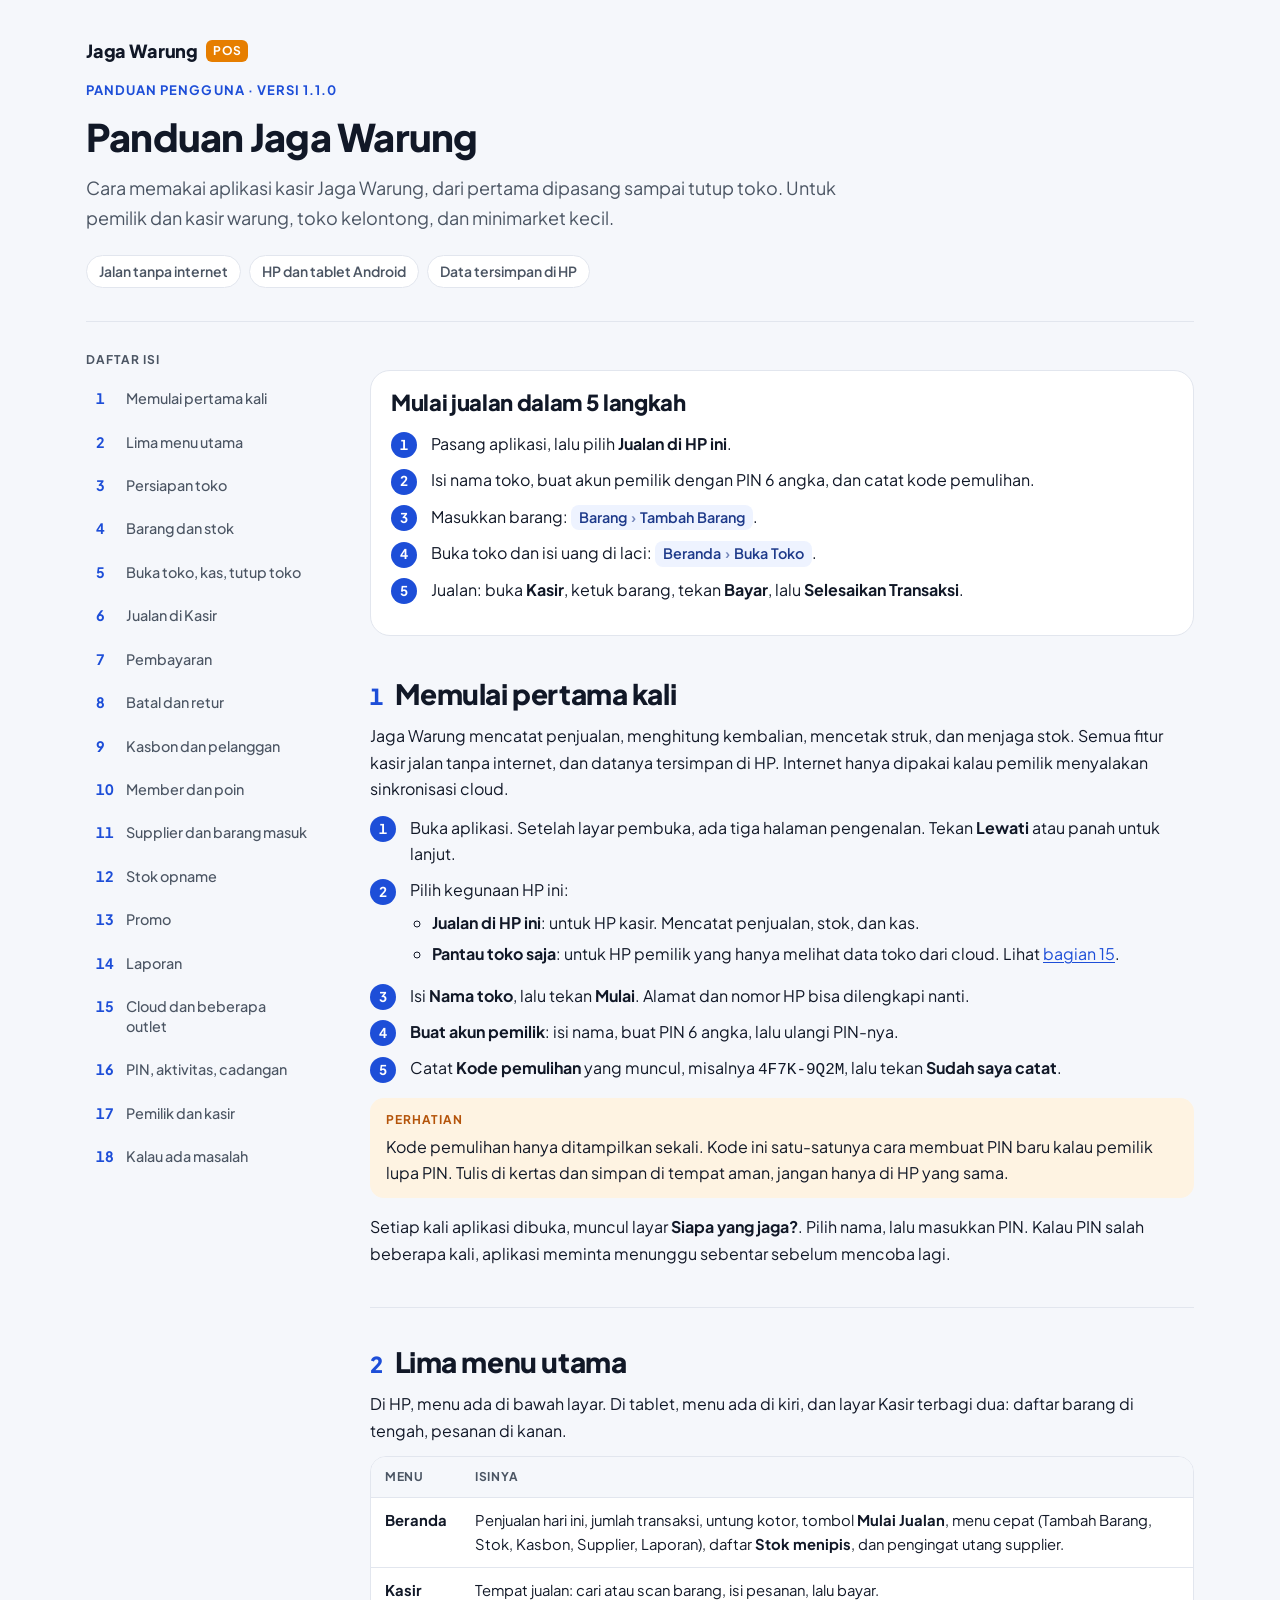
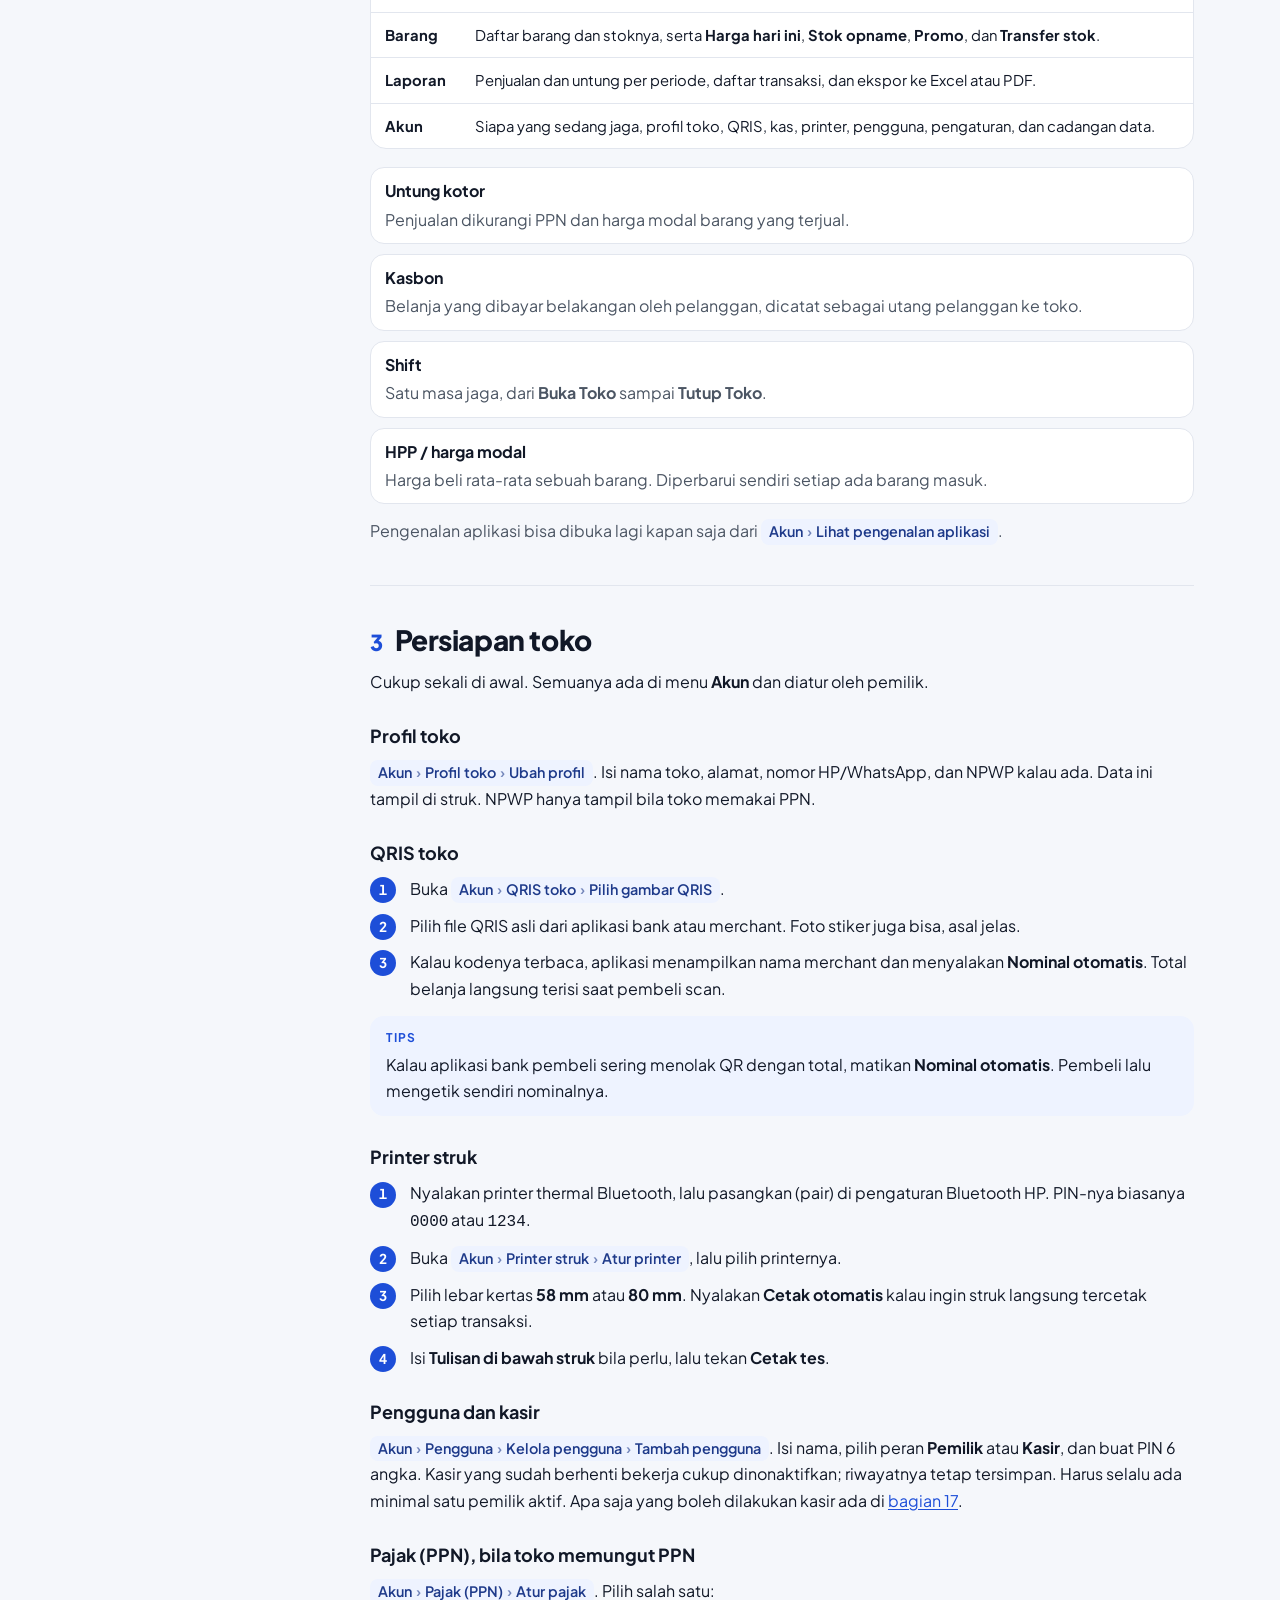
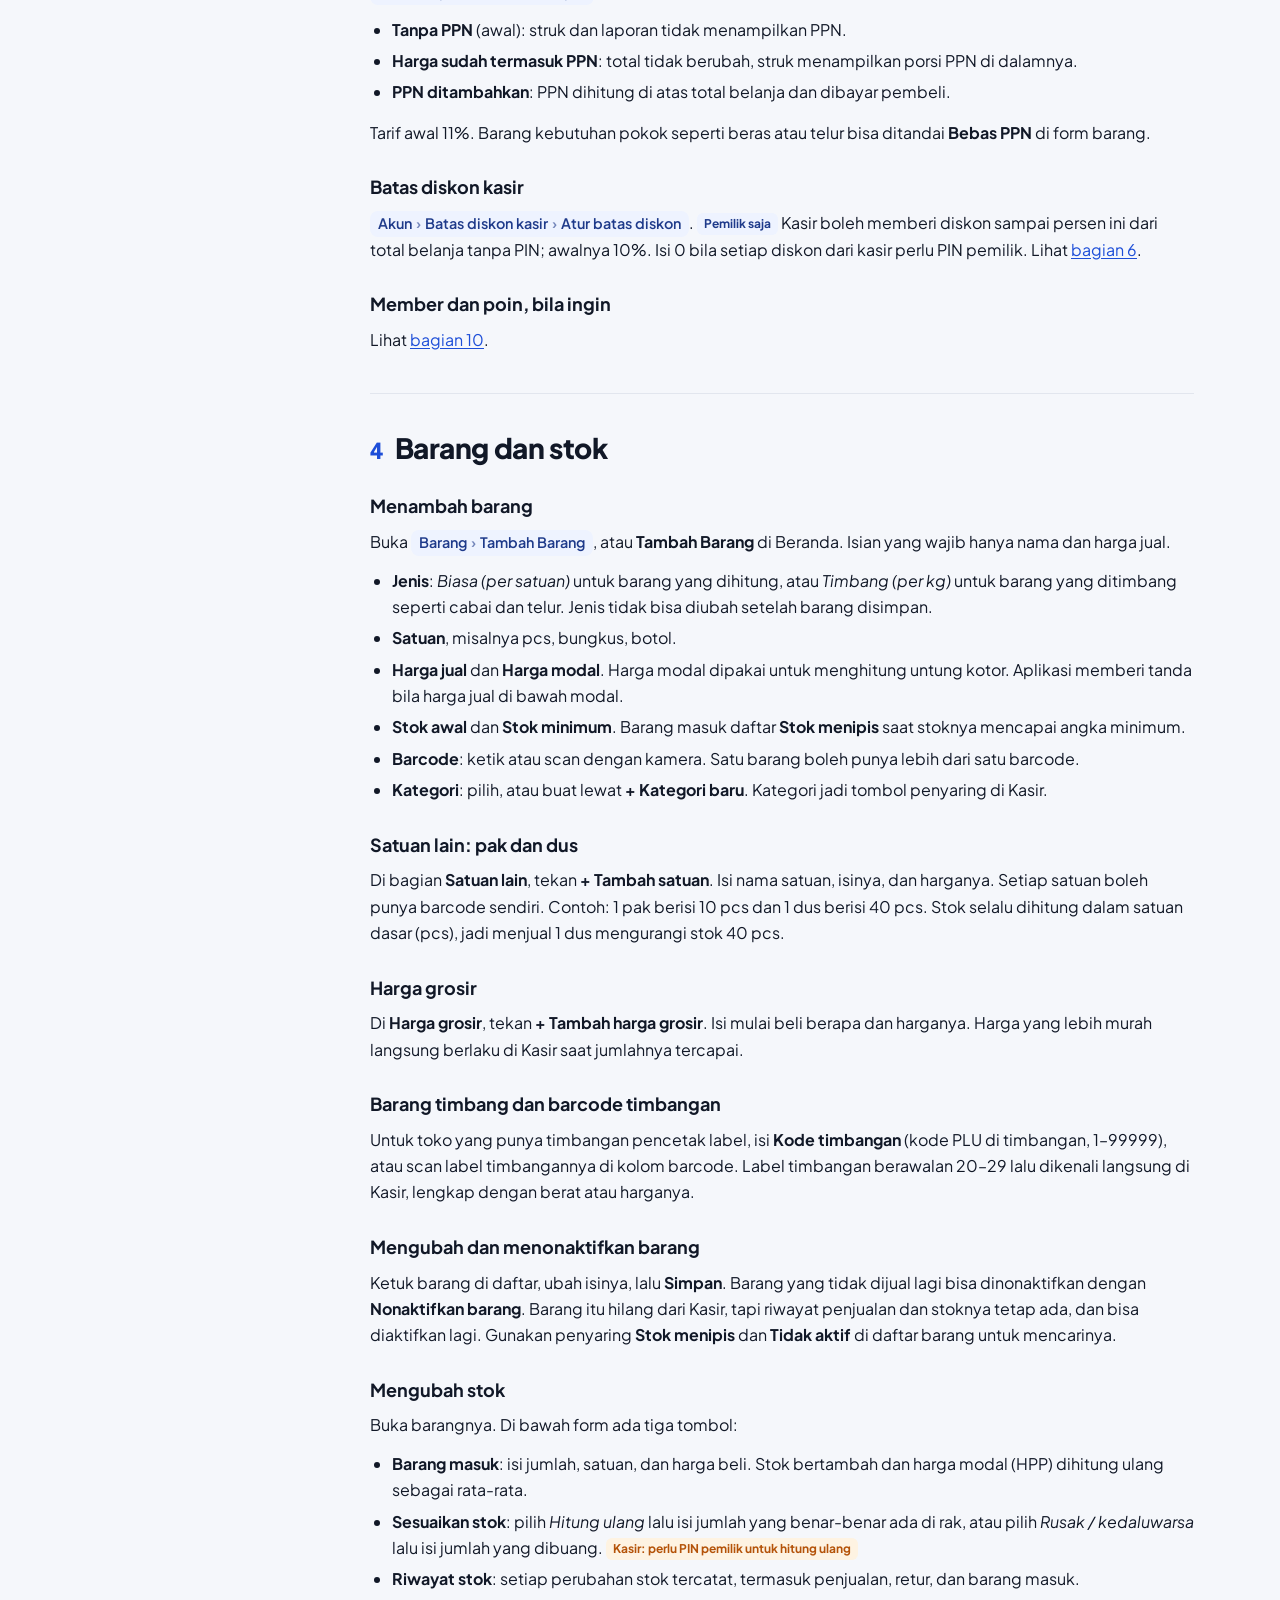
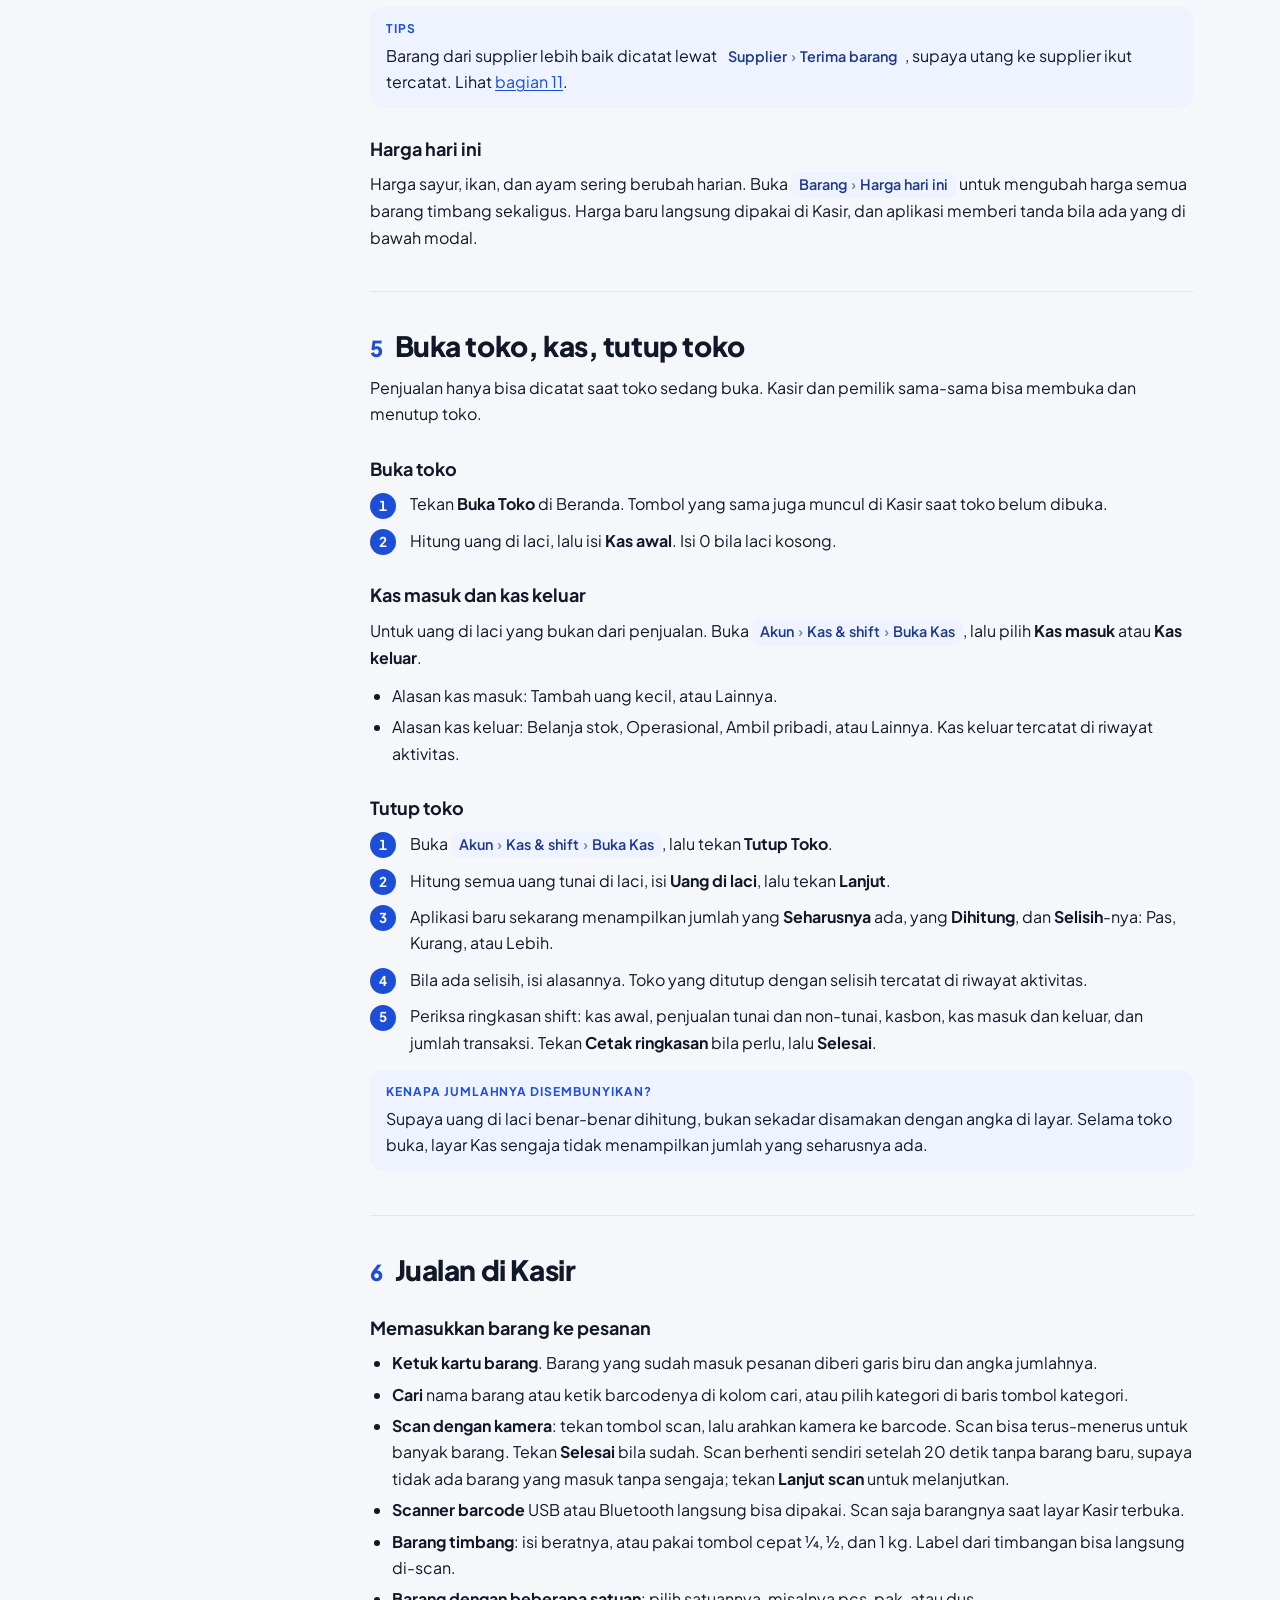
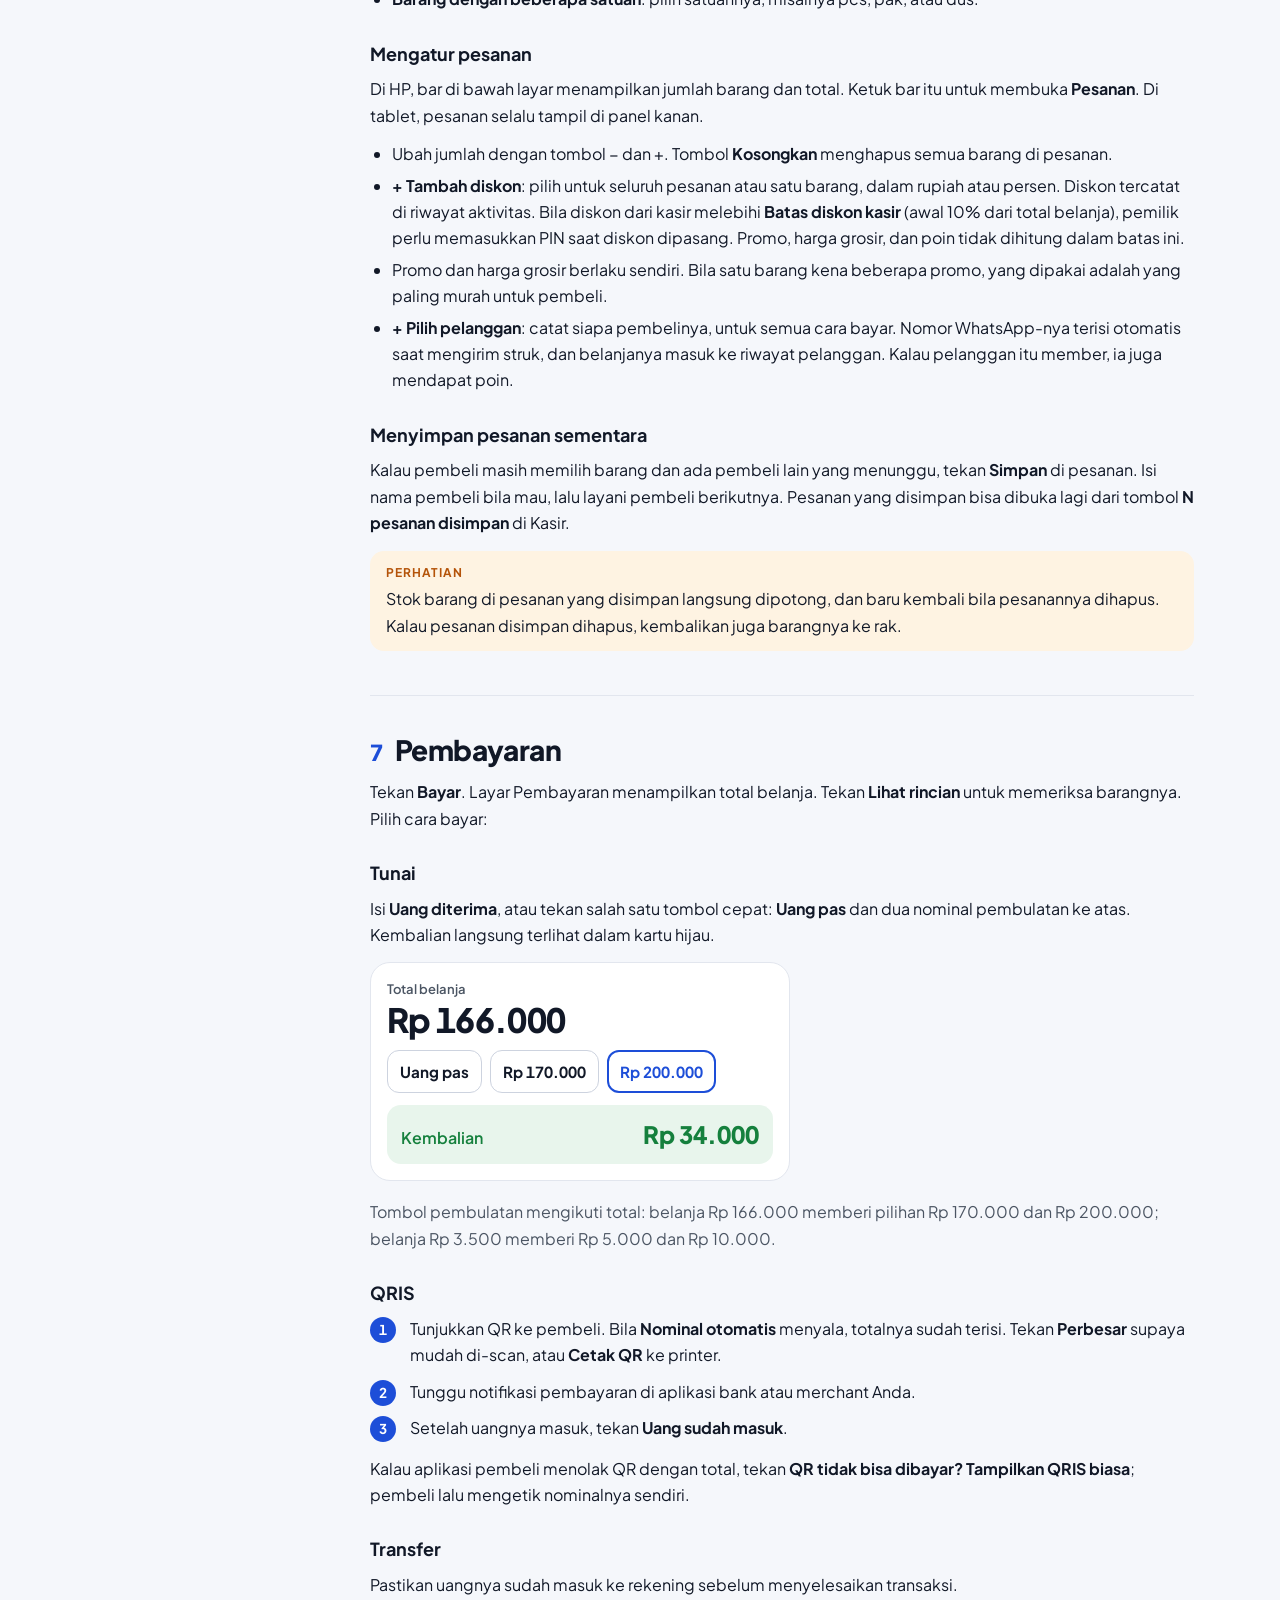
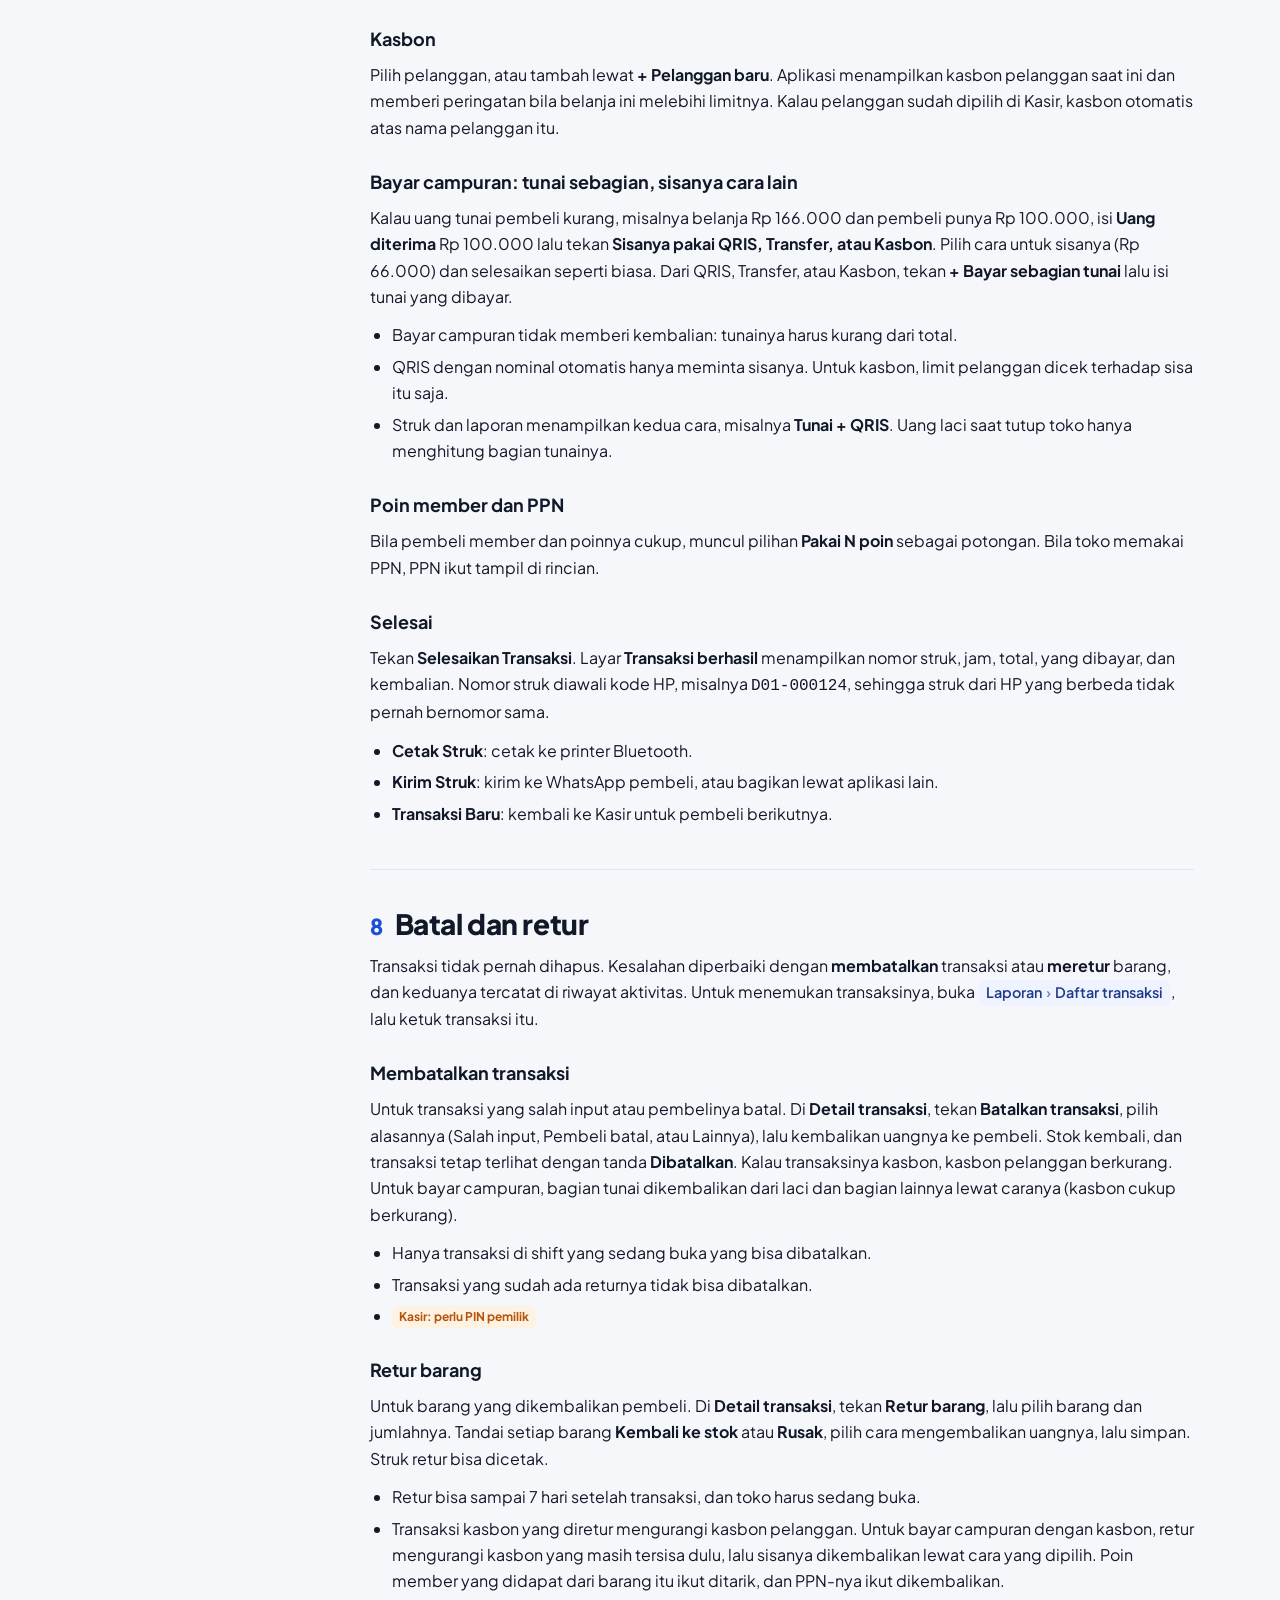
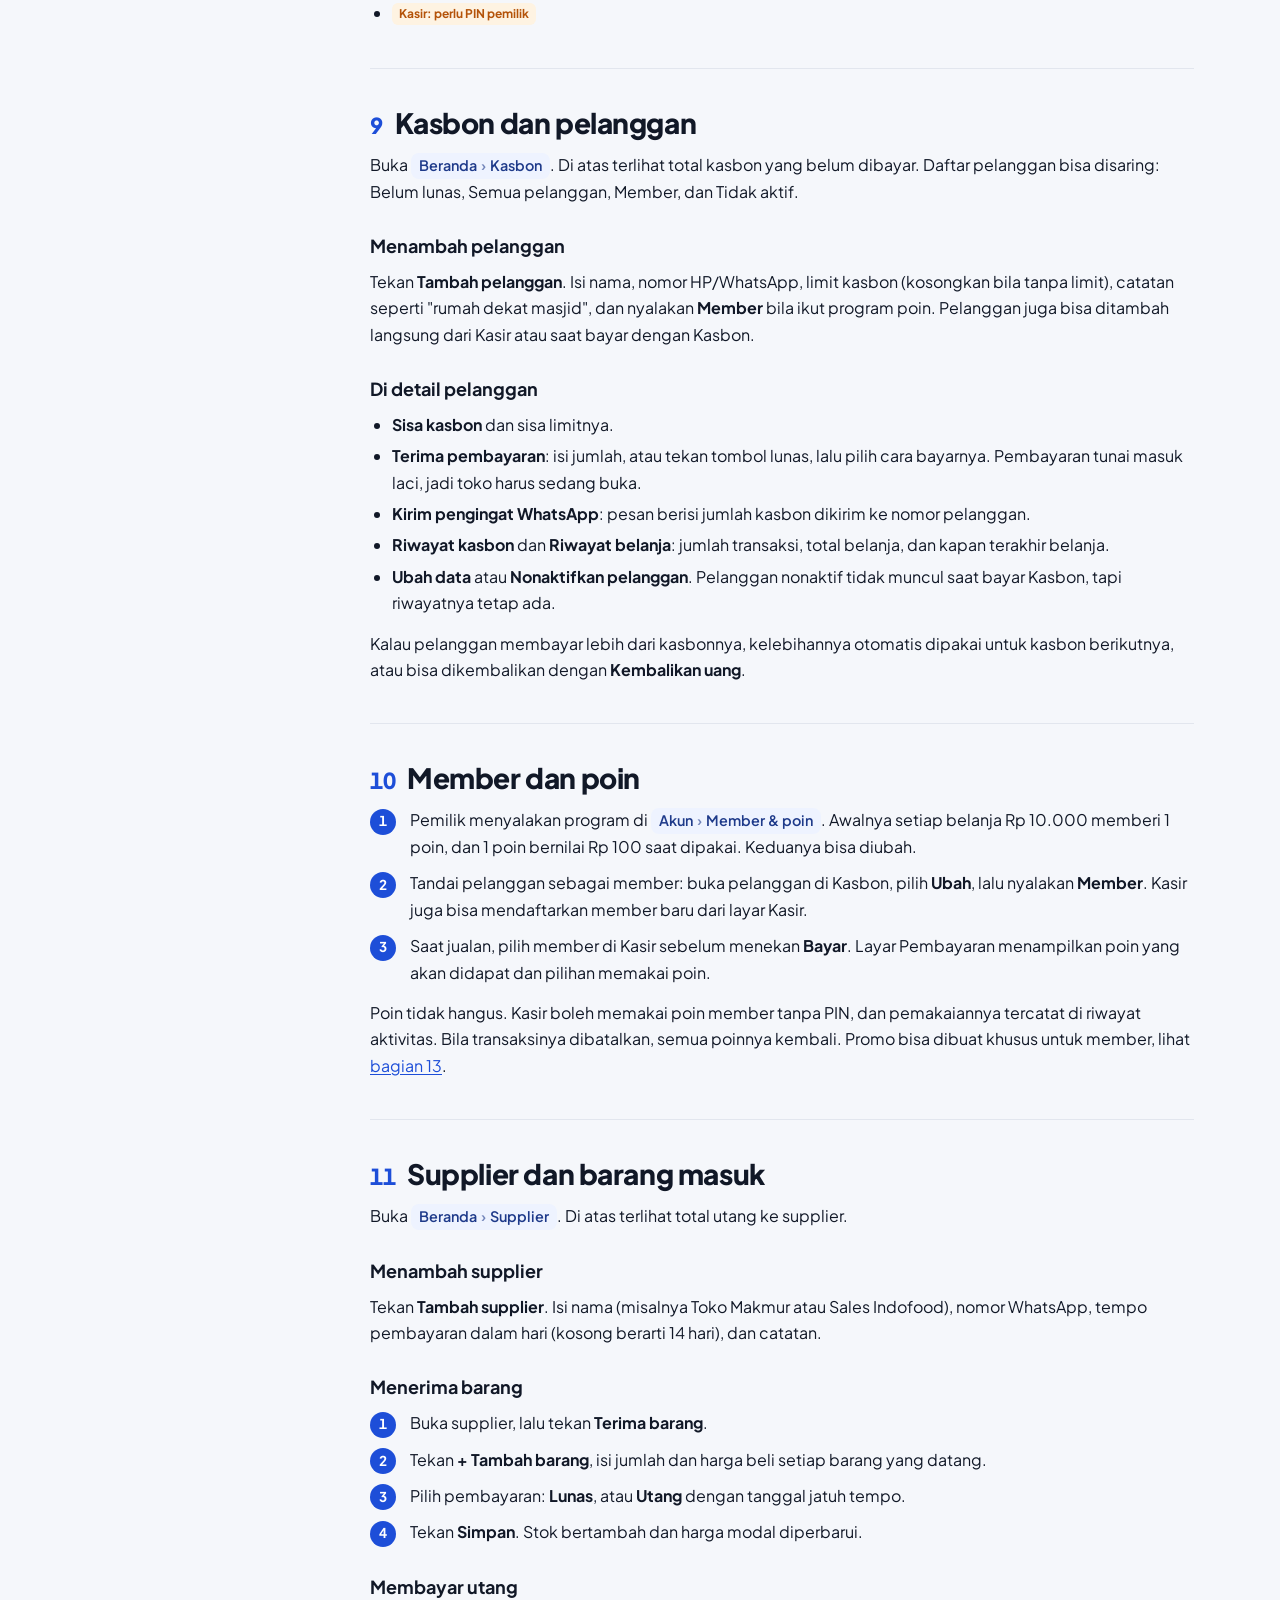
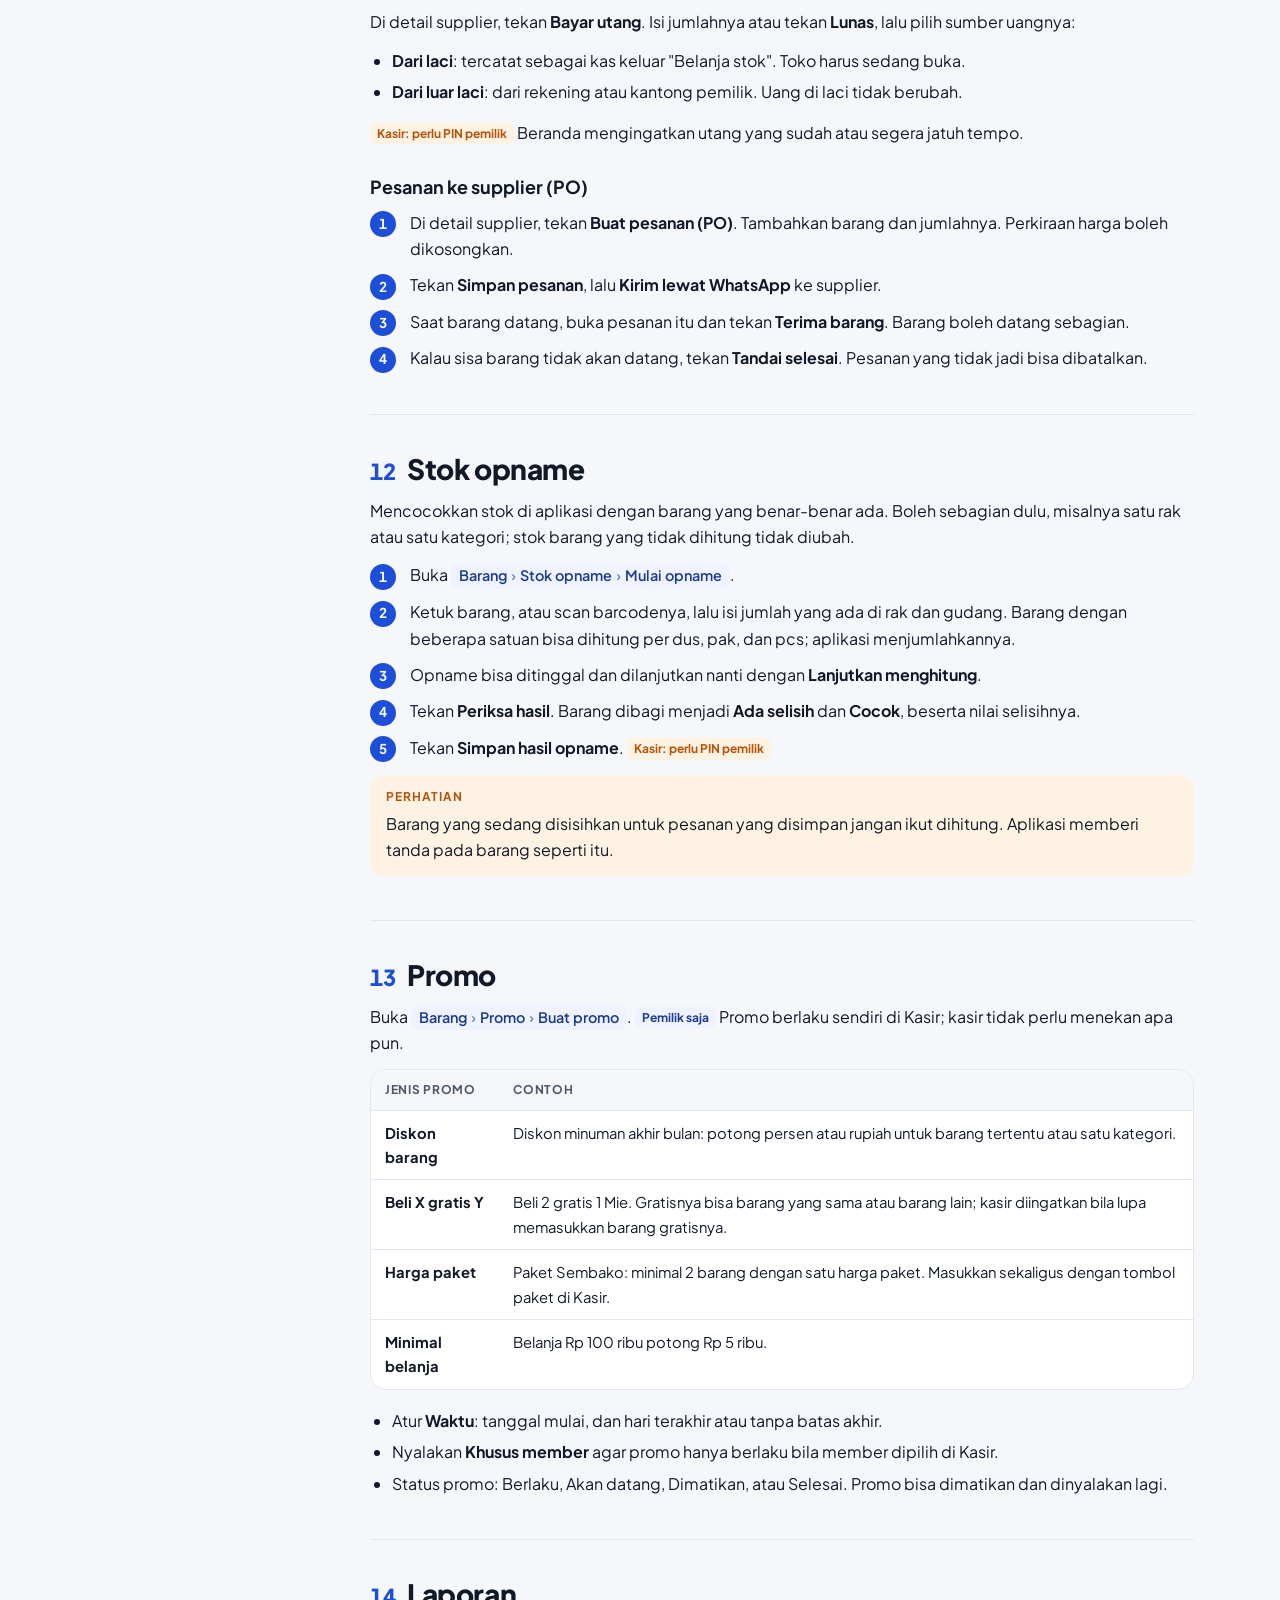
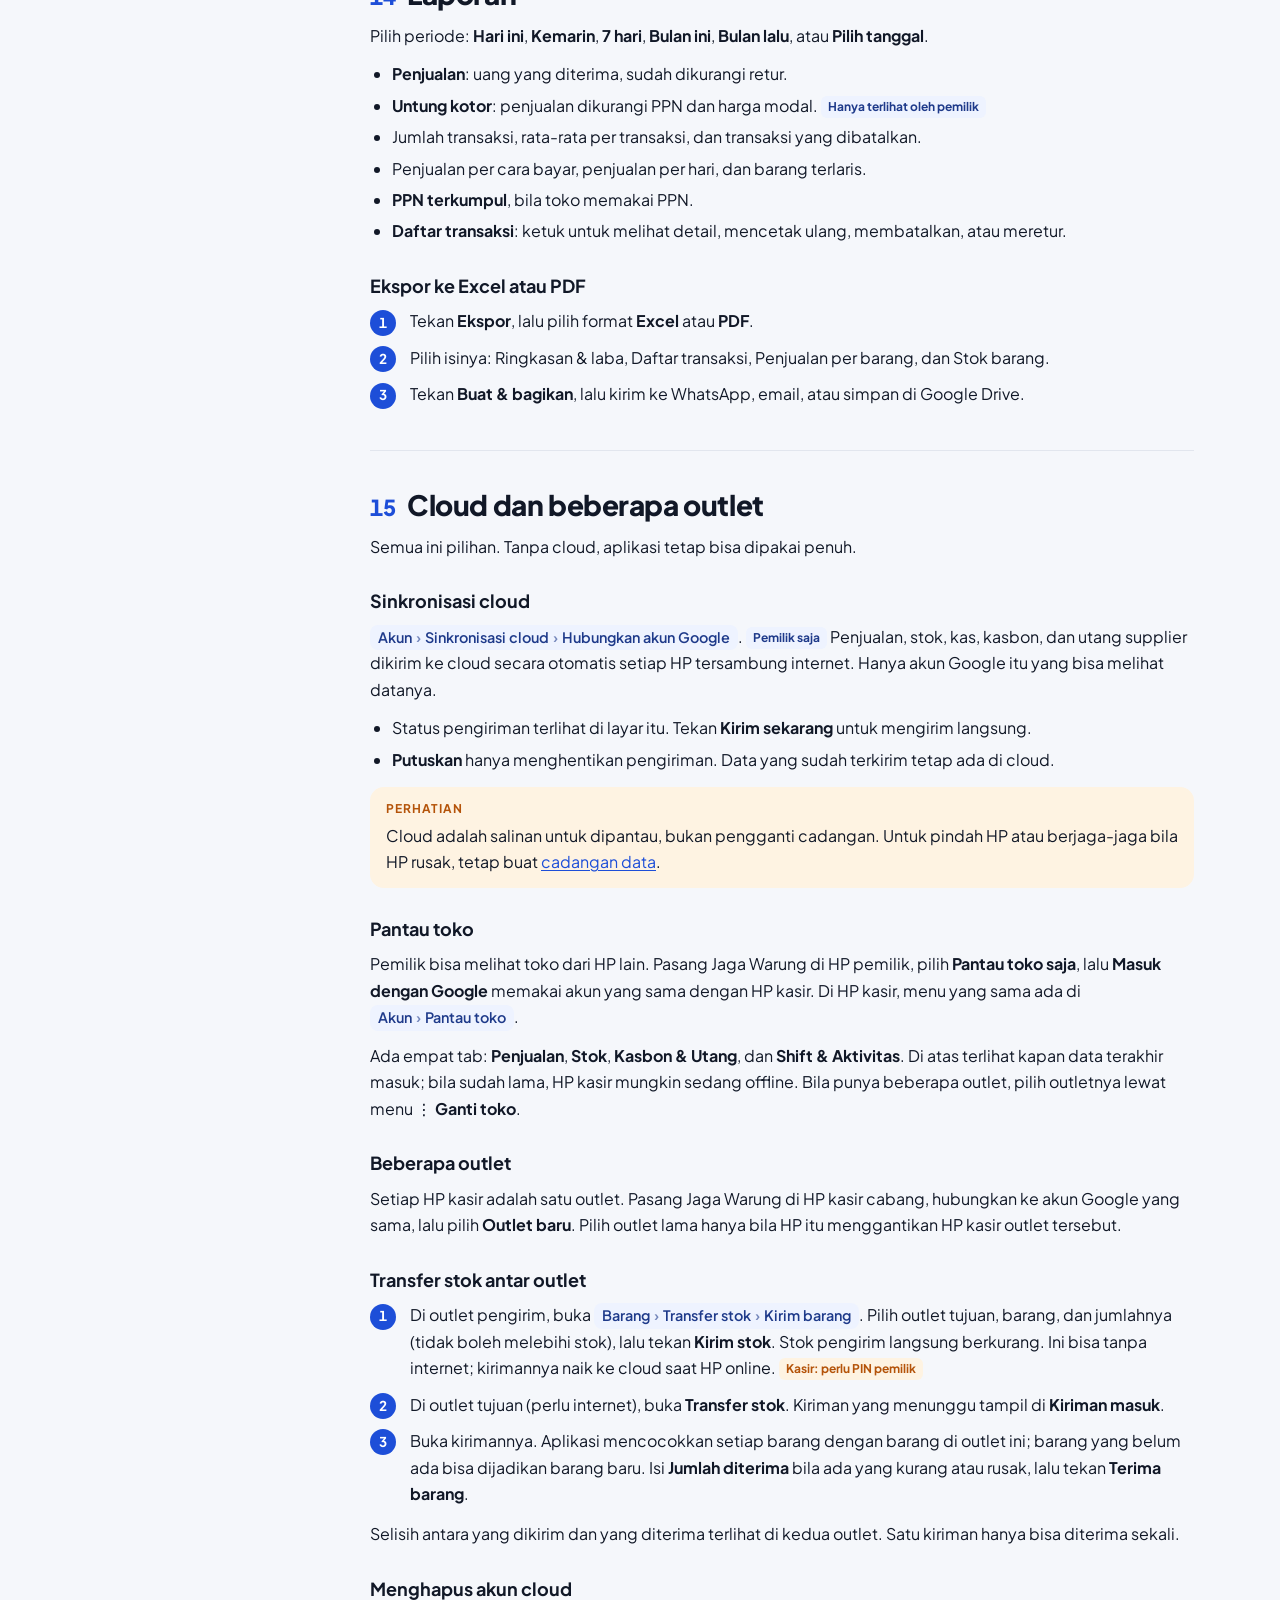
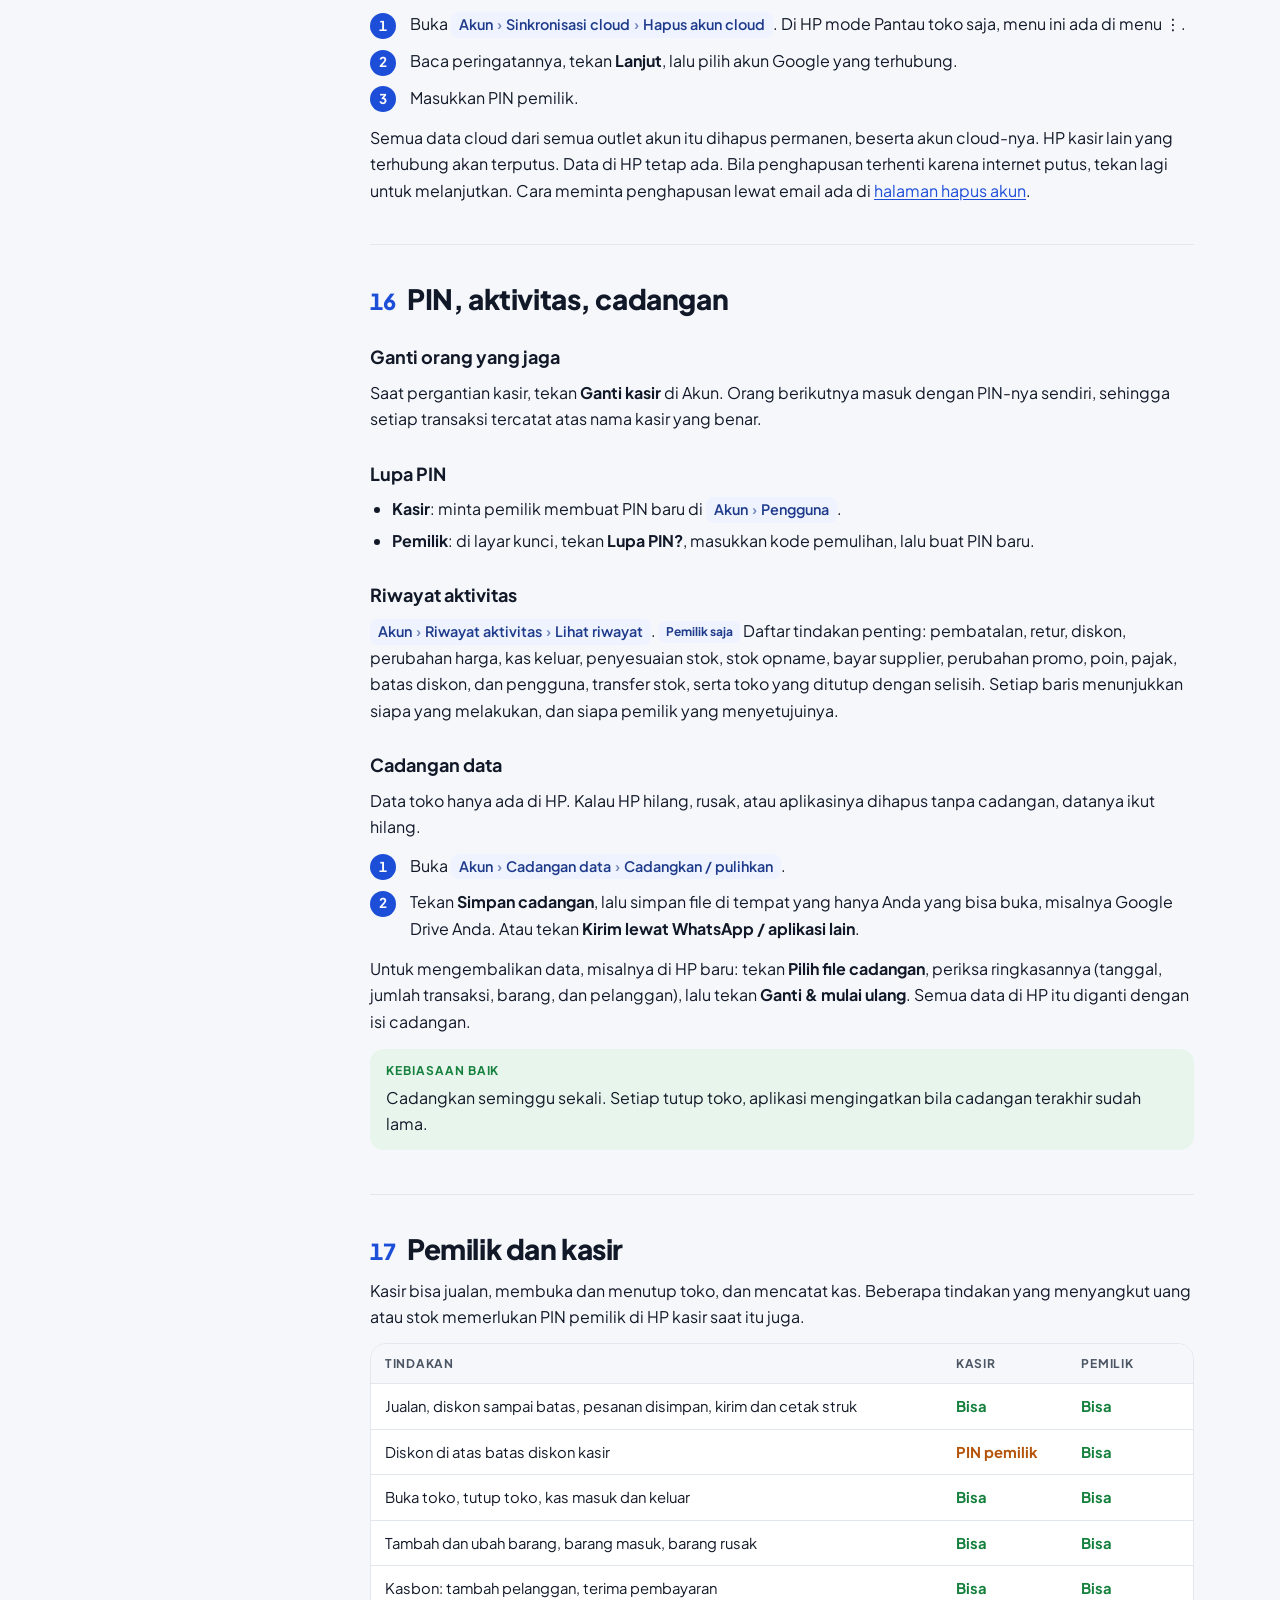
==== commit 56f47f29: "Panduan 1.1.0: bayar campuran and the cashier's discount limit Co-Authored-By: Claude Opus 5.5 <nore" ====
--- a/panduan.html
+++ b/panduan.html
@@ -207,7 +207,7 @@
 <div class="wrap">
   <header class="masthead">
     <a class="brand" href="./" style="color: inherit; text-decoration: none">Jaga Warung <span class="tag">POS</span></a>
-    <p class="eyebrow">Panduan pengguna · versi 1.0.0</p>
+    <p class="eyebrow">Panduan pengguna · versi 1.1.0</p>
     <h1>Panduan Jaga Warung</h1>
     <p class="lead">Cara memakai aplikasi kasir Jaga Warung, dari pertama dipasang sampai tutup toko. Untuk pemilik dan kasir warung, toko kelontong, dan minimarket kecil.</p>
     <ul class="facts">
@@ -362,6 +362,9 @@
         </ul>
         <p>Tarif awal 11%. Barang kebutuhan pokok seperti beras atau telur bisa ditandai <strong>Bebas PPN</strong> di form barang.</p>
 
+        <h3>Batas diskon kasir</h3>
+        <p><span class="path">Akun <i>›</i> Batas diskon kasir <i>›</i> Atur batas diskon</span>. <span class="badge owner">Pemilik saja</span> Kasir boleh memberi diskon sampai persen ini dari total belanja tanpa PIN; awalnya 10%. Isi 0 bila setiap diskon dari kasir perlu PIN pemilik. Lihat <a href="#kasir">bagian 6</a>.</p>
+
         <h3>Member dan poin, bila ingin</h3>
         <p>Lihat <a href="#member">bagian 10</a>.</p>
       </section>
@@ -456,7 +459,7 @@
         <p>Di HP, bar di bawah layar menampilkan jumlah barang dan total. Ketuk bar itu untuk membuka <strong>Pesanan</strong>. Di tablet, pesanan selalu tampil di panel kanan.</p>
         <ul>
           <li>Ubah jumlah dengan tombol − dan +. Tombol <strong>Kosongkan</strong> menghapus semua barang di pesanan.</li>
-          <li><strong>+ Tambah diskon</strong>: pilih untuk seluruh pesanan atau satu barang, dalam rupiah atau persen. Diskon tercatat di riwayat aktivitas.</li>
+          <li><strong>+ Tambah diskon</strong>: pilih untuk seluruh pesanan atau satu barang, dalam rupiah atau persen. Diskon tercatat di riwayat aktivitas. Bila diskon dari kasir melebihi <strong>Batas diskon kasir</strong> (awal 10% dari total belanja), pemilik perlu memasukkan PIN saat diskon dipasang. Promo, harga grosir, dan poin tidak dihitung dalam batas ini.</li>
           <li>Promo dan harga grosir berlaku sendiri. Bila satu barang kena beberapa promo, yang dipakai adalah yang paling murah untuk pembeli.</li>
           <li><strong>+ Pilih pelanggan</strong>: catat siapa pembelinya, untuk semua cara bayar. Nomor WhatsApp-nya terisi otomatis saat mengirim struk, dan belanjanya masuk ke riwayat pelanggan. Kalau pelanggan itu member, ia juga mendapat poin.</li>
         </ul>
@@ -499,6 +502,14 @@
         <h3>Kasbon</h3>
         <p>Pilih pelanggan, atau tambah lewat <strong>+ Pelanggan baru</strong>. Aplikasi menampilkan kasbon pelanggan saat ini dan memberi peringatan bila belanja ini melebihi limitnya. Kalau pelanggan sudah dipilih di Kasir, kasbon otomatis atas nama pelanggan itu.</p>
 
+        <h3>Bayar campuran: tunai sebagian, sisanya cara lain</h3>
+        <p>Kalau uang tunai pembeli kurang, misalnya belanja Rp 166.000 dan pembeli punya Rp 100.000, isi <strong>Uang diterima</strong> Rp 100.000 lalu tekan <strong>Sisanya pakai QRIS, Transfer, atau Kasbon</strong>. Pilih cara untuk sisanya (Rp 66.000) dan selesaikan seperti biasa. Dari QRIS, Transfer, atau Kasbon, tekan <strong>+ Bayar sebagian tunai</strong> lalu isi tunai yang dibayar.</p>
+        <ul>
+          <li>Bayar campuran tidak memberi kembalian: tunainya harus kurang dari total.</li>
+          <li>QRIS dengan nominal otomatis hanya meminta sisanya. Untuk kasbon, limit pelanggan dicek terhadap sisa itu saja.</li>
+          <li>Struk dan laporan menampilkan kedua cara, misalnya <strong>Tunai + QRIS</strong>. Uang laci saat tutup toko hanya menghitung bagian tunainya.</li>
+        </ul>
+
         <h3>Poin member dan PPN</h3>
         <p>Bila pembeli member dan poinnya cukup, muncul pilihan <strong>Pakai N poin</strong> sebagai potongan. Bila toko memakai PPN, PPN ikut tampil di rincian.</p>
 
@@ -516,7 +527,7 @@
         <p>Transaksi tidak pernah dihapus. Kesalahan diperbaiki dengan <strong>membatalkan</strong> transaksi atau <strong>meretur</strong> barang, dan keduanya tercatat di riwayat aktivitas. Untuk menemukan transaksinya, buka <span class="path">Laporan <i>›</i> Daftar transaksi</span>, lalu ketuk transaksi itu.</p>
 
         <h3>Membatalkan transaksi</h3>
-        <p>Untuk transaksi yang salah input atau pembelinya batal. Di <strong>Detail transaksi</strong>, tekan <strong>Batalkan transaksi</strong>, pilih alasannya (Salah input, Pembeli batal, atau Lainnya), lalu kembalikan uangnya ke pembeli. Stok kembali, dan transaksi tetap terlihat dengan tanda <strong>Dibatalkan</strong>. Kalau transaksinya kasbon, kasbon pelanggan berkurang.</p>
+        <p>Untuk transaksi yang salah input atau pembelinya batal. Di <strong>Detail transaksi</strong>, tekan <strong>Batalkan transaksi</strong>, pilih alasannya (Salah input, Pembeli batal, atau Lainnya), lalu kembalikan uangnya ke pembeli. Stok kembali, dan transaksi tetap terlihat dengan tanda <strong>Dibatalkan</strong>. Kalau transaksinya kasbon, kasbon pelanggan berkurang. Untuk bayar campuran, bagian tunai dikembalikan dari laci dan bagian lainnya lewat caranya (kasbon cukup berkurang).</p>
         <ul>
           <li>Hanya transaksi di shift yang sedang buka yang bisa dibatalkan.</li>
           <li>Transaksi yang sudah ada returnya tidak bisa dibatalkan.</li>
@@ -527,7 +538,7 @@
         <p>Untuk barang yang dikembalikan pembeli. Di <strong>Detail transaksi</strong>, tekan <strong>Retur barang</strong>, lalu pilih barang dan jumlahnya. Tandai setiap barang <strong>Kembali ke stok</strong> atau <strong>Rusak</strong>, pilih cara mengembalikan uangnya, lalu simpan. Struk retur bisa dicetak.</p>
         <ul>
           <li>Retur bisa sampai 7 hari setelah transaksi, dan toko harus sedang buka.</li>
-          <li>Transaksi kasbon yang diretur mengurangi kasbon pelanggan. Poin member yang didapat dari barang itu ikut ditarik, dan PPN-nya ikut dikembalikan.</li>
+          <li>Transaksi kasbon yang diretur mengurangi kasbon pelanggan. Untuk bayar campuran dengan kasbon, retur mengurangi kasbon yang masih tersisa dulu, lalu sisanya dikembalikan lewat cara yang dipilih. Poin member yang didapat dari barang itu ikut ditarik, dan PPN-nya ikut dikembalikan.</li>
           <li><span class="badge pin">Kasir: perlu PIN pemilik</span></li>
         </ul>
       </section>
@@ -701,7 +712,7 @@
         </ul>
 
         <h3>Riwayat aktivitas</h3>
-        <p><span class="path">Akun <i>›</i> Riwayat aktivitas <i>›</i> Lihat riwayat</span>. <span class="badge owner">Pemilik saja</span> Daftar tindakan penting: pembatalan, retur, diskon, perubahan harga, kas keluar, penyesuaian stok, stok opname, bayar supplier, perubahan promo, poin, pajak, dan pengguna, transfer stok, serta toko yang ditutup dengan selisih. Setiap baris menunjukkan siapa yang melakukan, dan siapa pemilik yang menyetujuinya.</p>
+        <p><span class="path">Akun <i>›</i> Riwayat aktivitas <i>›</i> Lihat riwayat</span>. <span class="badge owner">Pemilik saja</span> Daftar tindakan penting: pembatalan, retur, diskon, perubahan harga, kas keluar, penyesuaian stok, stok opname, bayar supplier, perubahan promo, poin, pajak, batas diskon, dan pengguna, transfer stok, serta toko yang ditutup dengan selisih. Setiap baris menunjukkan siapa yang melakukan, dan siapa pemilik yang menyetujuinya.</p>
 
         <h3>Cadangan data</h3>
         <p>Data toko hanya ada di HP. Kalau HP hilang, rusak, atau aplikasinya dihapus tanpa cadangan, datanya ikut hilang.</p>
@@ -723,7 +734,8 @@
           <table>
             <thead><tr><th>Tindakan</th><th>Kasir</th><th>Pemilik</th></tr></thead>
             <tbody>
-              <tr><td>Jualan, diskon, pesanan disimpan, kirim dan cetak struk</td><td class="yes">Bisa</td><td class="yes">Bisa</td></tr>
+              <tr><td>Jualan, diskon sampai batas, pesanan disimpan, kirim dan cetak struk</td><td class="yes">Bisa</td><td class="yes">Bisa</td></tr>
+              <tr><td>Diskon di atas batas diskon kasir</td><td class="pin">PIN pemilik</td><td class="yes">Bisa</td></tr>
               <tr><td>Buka toko, tutup toko, kas masuk dan keluar</td><td class="yes">Bisa</td><td class="yes">Bisa</td></tr>
               <tr><td>Tambah dan ubah barang, barang masuk, barang rusak</td><td class="yes">Bisa</td><td class="yes">Bisa</td></tr>
               <tr><td>Kasbon: tambah pelanggan, terima pembayaran</td><td class="yes">Bisa</td><td class="yes">Bisa</td></tr>
@@ -733,7 +745,7 @@
               <tr><td>Bayar utang supplier</td><td class="pin">PIN pemilik</td><td class="yes">Bisa</td></tr>
               <tr><td>Kirim transfer stok ke outlet lain</td><td class="pin">PIN pemilik</td><td class="yes">Bisa</td></tr>
               <tr><td>Promo</td><td class="no">Tidak</td><td class="yes">Bisa</td></tr>
-              <tr><td>Profil toko, QRIS, pengguna, pajak, member &amp; poin</td><td class="no">Tidak</td><td class="yes">Bisa</td></tr>
+              <tr><td>Profil toko, QRIS, pengguna, batas diskon, pajak, member &amp; poin</td><td class="no">Tidak</td><td class="yes">Bisa</td></tr>
               <tr><td>Riwayat aktivitas, sinkronisasi cloud, Pantau toko, cadangan data</td><td class="no">Tidak</td><td class="yes">Bisa</td></tr>
               <tr><td>Hapus akun cloud</td><td class="no">Tidak</td><td class="pin">PIN pemilik</td></tr>
             </tbody>
